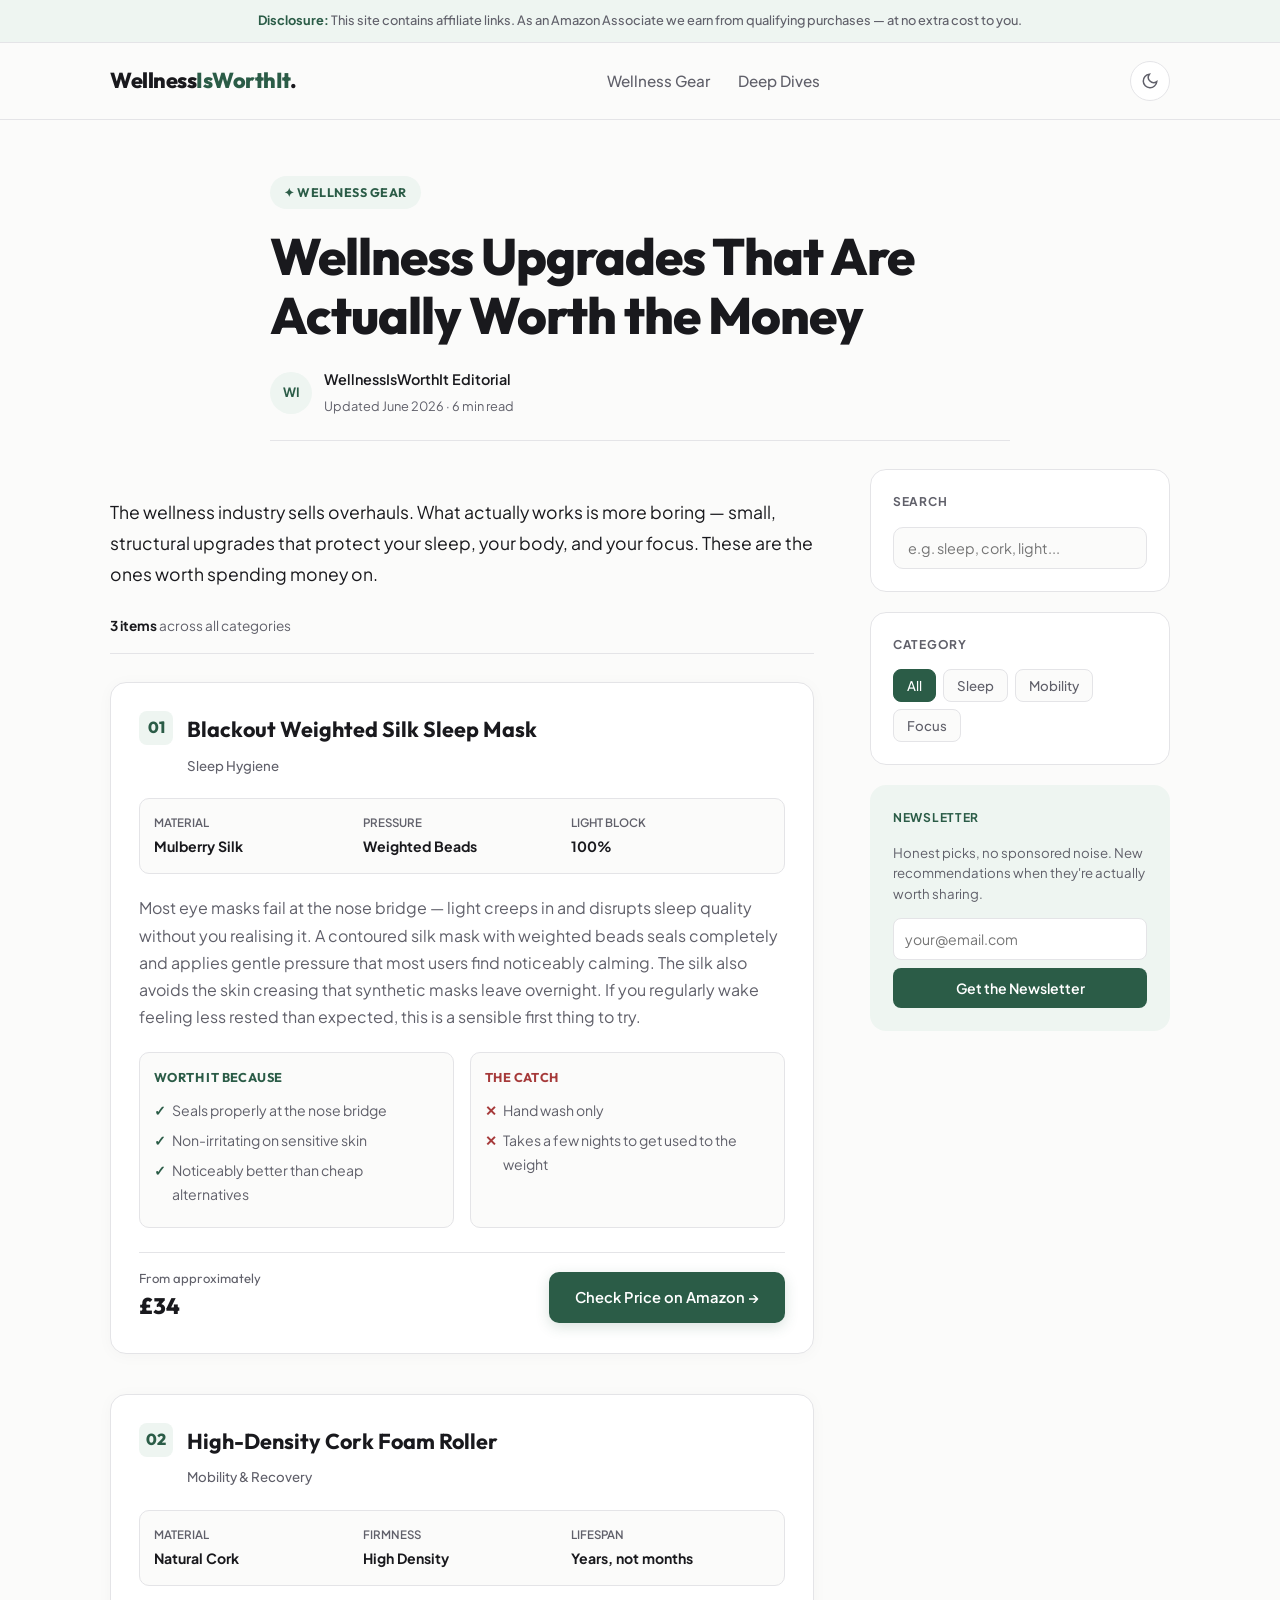
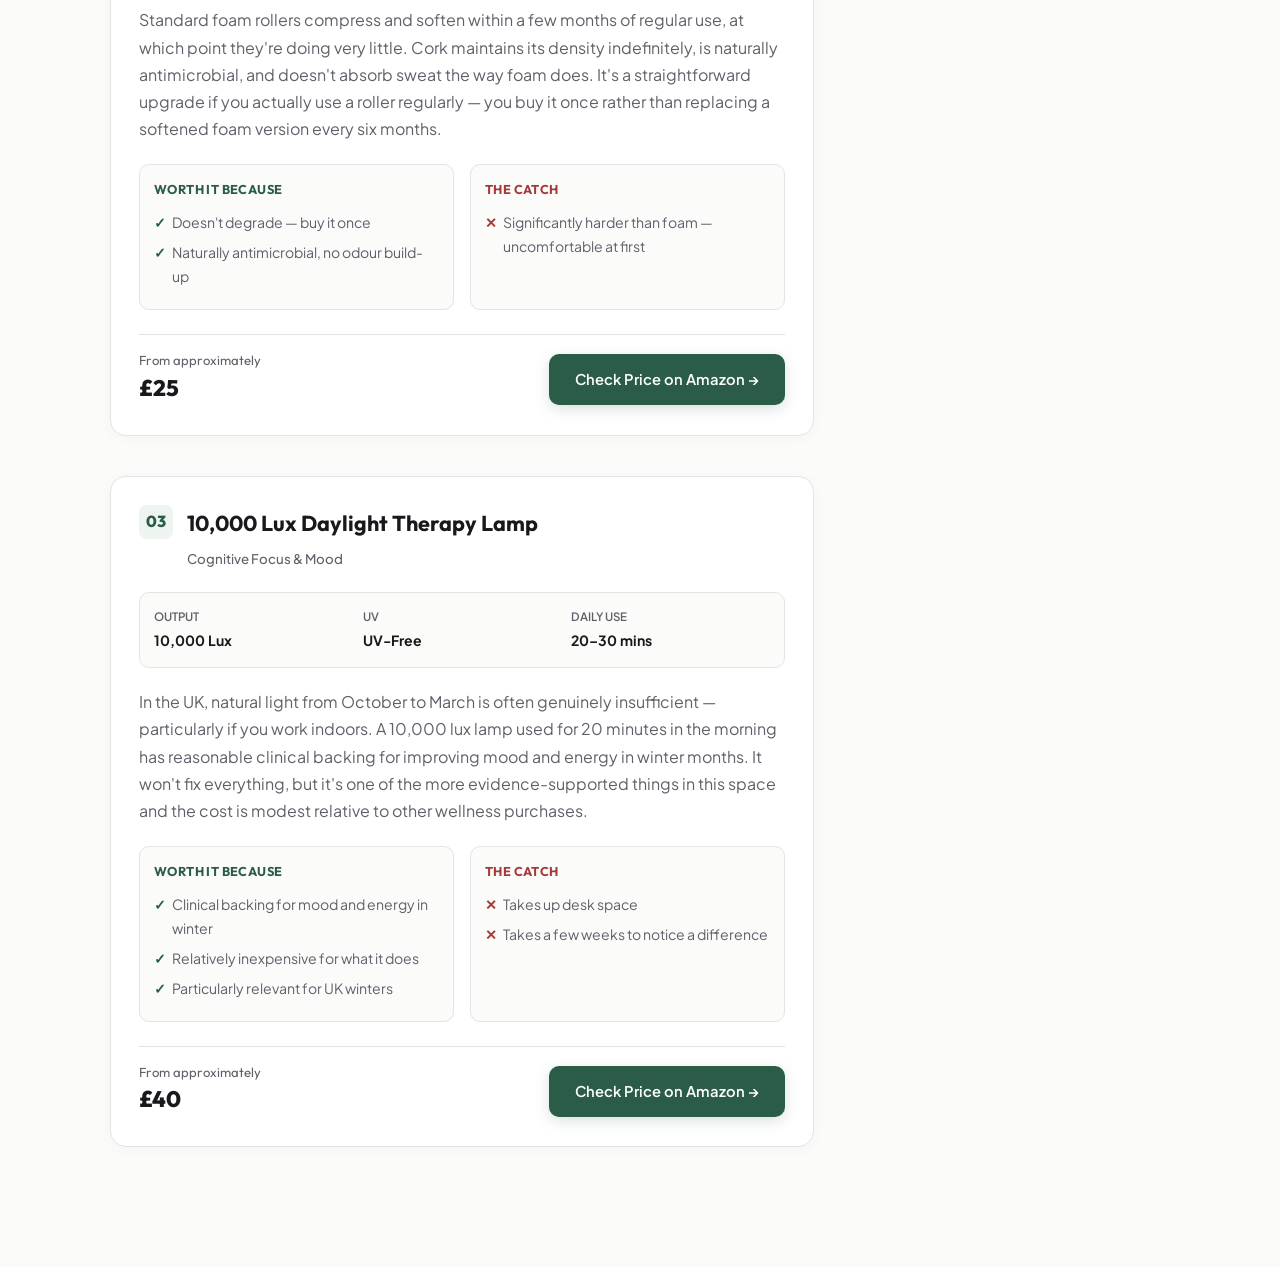
==== index.html @ a009d423 "Update index.html Search function improvement" ====
<!DOCTYPE html>
<html lang="en" data-theme="light">
<head>
  <meta charset="UTF-8" />
  <meta name="viewport" content="width=device-width, initial-scale=1.0" />
  <title>Wellness Is Worth It — Curated Tools for Better Living</title>
  <link href="https://fonts.googleapis.com/css2?family=Outfit:wght@400;500;600;700;800;900&family=Plus+Jakarta+Sans:wght@400;500;600;700&display=swap" rel="stylesheet" />
  <style>
    *, *::before, *::after { box-sizing: border-box; margin: 0; padding: 0; }
    :root {
      --bg: #fbfbfa; --bg-card: #ffffff; --text: #19191d; --text-muted: #60606a;
      --accent: #2b5c47; --accent-hover: #1c3d2f; --accent-light: #eef5f1;
      --border: #e4e4e7; --font-heading: 'Outfit', sans-serif; --font-body: 'Plus Jakarta Sans', sans-serif;
    }
    [data-theme="dark"] {
      --bg: #0d0d11; --bg-card: #14141a; --text: #f3f3f5; --text-muted: #9494a1;
      --accent: #3da077; --accent-hover: #52b788; --accent-light: #162920; --border: #272730;
    }
    html { scroll-behavior: smooth; background: var(--bg); }
    body { background: var(--bg); color: var(--text); font-family: var(--font-body); line-height: 1.7; transition: background 0.3s, color 0.3s; }
    a { text-decoration: none; color: inherit; }
    button { cursor: pointer; font-family: var(--font-body); outline: none; }

    /* DISCLOSURE */
    .disclosure-banner {
      background: var(--accent-light); border-bottom: 1px solid var(--border);
      padding: 10px 20px; text-align: center; font-size: 0.8rem; color: var(--text-muted); font-weight: 500;
    }
    .disclosure-banner strong { color: var(--accent); }

    /* NAV */
    header {
      position: sticky; top: 0; z-index: 100;
      background: rgba(251,251,250,0.88); backdrop-filter: blur(12px);
      border-bottom: 1px solid var(--border); transition: background 0.3s;
    }
    [data-theme="dark"] header { background: rgba(13,13,17,0.88); }
    .nav-container { max-width: 1100px; margin: 0 auto; padding: 18px 20px; display: flex; align-items: center; justify-content: space-between; }
    .logo { font-family: var(--font-heading); font-weight: 800; font-size: 1.35rem; letter-spacing: -0.5px; }
    .logo span { color: var(--accent); }
    .nav-links { display: flex; gap: 28px; list-style: none; }
    .nav-links a { font-size: 0.95rem; font-weight: 500; color: var(--text-muted); transition: color 0.2s; }
    .nav-links a:hover { color: var(--text); }
    .theme-toggle {
      width: 40px; height: 40px; border-radius: 50%; border: 1px solid var(--border);
      background: var(--bg-card); display: flex; align-items: center; justify-content: center;
      color: var(--text-muted); transition: all 0.2s;
    }
    .theme-toggle:hover { color: var(--text); border-color: var(--text-muted); }
    .theme-toggle svg { width: 18px; height: 18px; fill: none; stroke: currentColor; stroke-width: 2; }

    /* HERO */
    .hero { max-width: 780px; margin: 0 auto; padding: 56px 20px 28px; }
    .meta-tag {
      display: inline-block; padding: 6px 14px; background: var(--accent-light);
      color: var(--accent); font-weight: 700; font-size: 0.78rem;
      border-radius: 999px; text-transform: uppercase; letter-spacing: 0.5px;
      margin-bottom: 18px; font-family: var(--font-heading);
    }
    .hero h1 {
      font-family: var(--font-heading); font-size: clamp(2rem, 5vw, 3.2rem);
      font-weight: 800; line-height: 1.15; letter-spacing: -1px; margin-bottom: 18px;
    }
    .author-strip {
      display: flex; align-items: center; gap: 12px; margin-top: 22px;
      padding-bottom: 22px; border-bottom: 1px solid var(--border);
    }
    .author-img { width: 42px; height: 42px; border-radius: 50%; background: var(--accent-light); color: var(--accent); display: grid; place-items: center; font-weight: 700; font-size: 0.8rem; }
    .author-info p { font-size: 0.9rem; font-weight: 600; }
    .author-info span { font-size: 0.8rem; color: var(--text-muted); }

    /* LAYOUT — article-body left (wide), sidebar right (narrow) */
    .main-layout {
      max-width: 1100px; margin: 0 auto; padding: 0 20px 80px;
      display: grid; grid-template-columns: 1fr 300px; gap: 56px;
    }
    .article-body p.intro { font-size: 1.1rem; color: var(--text); margin: 28px 0 24px; line-height: 1.75; }
    .result-count { font-size: 0.85rem; color: var(--text-muted); margin-bottom: 28px; padding-bottom: 16px; border-bottom: 1px solid var(--border); }
    .result-count strong { color: var(--text); }

    /* PRODUCT CARDS */
    .product-node {
      background: var(--bg-card); border: 1px solid var(--border); border-radius: 16px;
      padding: 28px; margin-bottom: 40px; box-shadow: 0 2px 16px rgba(0,0,0,0.03);
      transition: box-shadow 0.2s;
    }
    .product-node.hidden { display: none; }
    .product-node:hover { box-shadow: 0 8px 28px rgba(0,0,0,0.06); }
    .product-header { display: flex; align-items: flex-start; gap: 14px; margin-bottom: 20px; flex-wrap: wrap; }
    .product-number {
      font-family: var(--font-heading); font-size: 1rem; font-weight: 800;
      color: var(--accent); background: var(--accent-light);
      width: 34px; height: 34px; border-radius: 8px; display: grid; place-items: center; flex-shrink: 0;
    }
    .product-title-area { flex: 1; }
    .product-title { font-family: var(--font-heading); font-size: 1.35rem; font-weight: 700; margin-bottom: 3px; }
    .product-brand { font-size: 0.83rem; color: var(--text-muted); font-weight: 500; }
    .quick-specs {
      display: grid; grid-template-columns: repeat(auto-fit, minmax(110px, 1fr));
      gap: 10px; background: var(--bg); padding: 14px; border-radius: 10px;
      margin-bottom: 20px; border: 1px solid var(--border);
    }
    .spec-label { color: var(--text-muted); display: block; font-size: 0.72rem; font-weight: 600; text-transform: uppercase; }
    .spec-val { font-weight: 700; color: var(--text); font-size: 0.88rem; }
    .product-desc { margin-bottom: 22px; color: var(--text-muted); font-size: 1rem; line-height: 1.7; }
    .pro-con-grid { display: grid; grid-template-columns: 1fr 1fr; gap: 16px; margin-bottom: 24px; }
    .pc-box { background: var(--bg); border: 1px solid var(--border); border-radius: 10px; padding: 14px; }
    .pc-box h5 { font-family: var(--font-heading); font-size: 0.8rem; margin-bottom: 10px; text-transform: uppercase; letter-spacing: 0.4px; }
    .pc-box ul { list-style: none; font-size: 0.88rem; }
    .pc-box li { position: relative; padding-left: 18px; margin-bottom: 6px; color: var(--text-muted); }
    .pro-box h5 { color: #2b5c47; }
    .pro-box li::before { content: "✓"; position: absolute; left: 0; color: #2b5c47; font-weight: bold; }
    .con-box h5 { color: #a63a3a; }
    .con-box li::before { content: "✕"; position: absolute; left: 0; color: #a63a3a; font-weight: bold; }
    .affiliate-action {
      display: flex; align-items: center; justify-content: space-between;
      padding-top: 18px; border-top: 1px solid var(--border); flex-wrap: wrap; gap: 14px;
    }
    .price-tag { font-family: var(--font-heading); font-size: 1.4rem; font-weight: 800; }
    .price-tag span { font-size: 0.82rem; color: var(--text-muted); font-weight: 400; display: block; line-height: 1.2; }
    .btn-affiliate {
      display: inline-flex; align-items: center; gap: 8px;
      padding: 13px 26px; background: var(--accent); color: #fff;
      border-radius: 10px; font-weight: 600; font-size: 0.92rem;
      box-shadow: 0 4px 14px rgba(43,92,71,0.18); transition: all 0.2s;
    }
    .btn-affiliate:hover { background: var(--accent-hover); transform: translateY(-1px); }

    #no-results {
      text-align: center; padding: 40px; border: 2px dashed var(--border);
      border-radius: 16px; color: var(--text-muted); display: none; font-size: 0.95rem;
    }

    /* SIDEBAR */
    .sidebar { position: relative; }
    .sidebar-sticky { position: sticky; top: 90px; display: flex; flex-direction: column; gap: 20px; }
    .widget { background: var(--bg-card); border: 1px solid var(--border); border-radius: 16px; padding: 22px; }
    .widget-title { font-size: 0.75rem; font-weight: 700; color: var(--text-muted); text-transform: uppercase; letter-spacing: 0.06em; margin-bottom: 14px; }
    .search-input {
      width: 100%; padding: 11px 14px; border-radius: 10px; border: 1px solid var(--border);
      background: var(--bg); color: var(--text); font-family: inherit; font-size: 0.9rem; transition: border-color 0.2s;
    }
    .search-input:focus { outline: none; border-color: var(--accent); }
    .category-pills { display: flex; flex-wrap: wrap; gap: 7px; list-style: none; }
    .category-pills button {
      padding: 7px 13px; border-radius: 8px; border: 1px solid var(--border);
      background: var(--bg); color: var(--text-muted); font-size: 0.83rem; font-weight: 500; transition: all 0.2s;
    }
    .category-pills button:hover, .category-pills button.active { background: var(--accent); color: #fff; border-color: var(--accent); }
    .newsletter-widget { background: var(--accent-light); border-color: transparent; }
    .newsletter-widget .widget-title { color: var(--accent); }
    .newsletter-widget p { font-size: 0.83rem; color: var(--text-muted); margin-bottom: 14px; line-height: 1.55; }
    .newsletter-form input {
      width: 100%; padding: 11px; border-radius: 8px; border: 1px solid var(--border);
      background: var(--bg-card); color: var(--text); font-family: inherit; margin-bottom: 8px; outline: none; font-size: 0.88rem;
    }
    .newsletter-form button {
      width: 100%; padding: 11px; border: none; border-radius: 8px;
      background: var(--accent); color: #fff; font-weight: 600; transition: background 0.2s; font-size: 0.88rem;
    }
    .newsletter-form button:hover { background: var(--accent-hover); }

    /* RESPONSIVE */
    @media (max-width: 900px) {
      .main-layout { grid-template-columns: 1fr; gap: 32px; }
      .sidebar { order: -1; }
      .sidebar-sticky { position: static; }
      .pro-con-grid { grid-template-columns: 1fr; }
      .nav-links { display: none; }
    }
  </style>
</head>
<body>

  <div class="disclosure-banner">
    <strong>Disclosure:</strong> This site contains affiliate links. As an Amazon Associate we earn from qualifying purchases — at no extra cost to you.
  </div>

  <header>
    <div class="nav-container">
      <a href="#" class="logo">Wellness<span>IsWorthIt</span>.</a>
      <ul class="nav-links">
        <li><a href="#recommendations">Wellness Gear</a></li>
        <li><a href="#">Deep Dives</a></li>
      </ul>
      <div class="nav-actions">
        <button class="theme-toggle" onclick="toggleTheme()" aria-label="Toggle dark mode">
          <svg id="themeIcon" viewBox="0 0 24 24"><path d="M21 12.79A9 9 0 1 1 11.21 3 7 7 0 0 0 21 12.79z"/></svg>
        </button>
      </div>
    </div>
  </header>

  <section class="hero">
    <span class="meta-tag">✦ Wellness Gear</span>
    <h1>Wellness Upgrades That Are Actually Worth the Money</h1>
    <div class="author-strip">
      <div class="author-img">WI</div>
      <div class="author-info">
        <p>WellnessIsWorthIt Editorial</p>
        <span>Updated June 2026 · 6 min read</span>
      </div>
    </div>
  </section>

  <main class="main-layout">

    <!-- ARTICLE BODY — left column, wide -->
    <div class="article-body">
      <p class="intro">The wellness industry sells overhauls. What actually works is more boring — small, structural upgrades that protect your sleep, your body, and your focus. These are the ones worth spending money on.</p>

      <p class="result-count" id="result-count"><strong>3 items</strong> across all categories</p>

      <div id="recommendations">

        <article class="product-node" data-category="sleep" data-title="weighted silk sleep mask blackout">
          <div class="product-header">
            <div class="product-number">01</div>
            <div class="product-title-area">
              <h3 class="product-title">Blackout Weighted Silk Sleep Mask</h3>
              <span class="product-brand">Sleep Hygiene</span>
            </div>
          </div>
          <div class="quick-specs">
            <div class="spec-item"><span class="spec-label">Material</span><span class="spec-val">Mulberry Silk</span></div>
            <div class="spec-item"><span class="spec-label">Pressure</span><span class="spec-val">Weighted Beads</span></div>
            <div class="spec-item"><span class="spec-label">Light Block</span><span class="spec-val">100%</span></div>
          </div>
          <p class="product-desc">Most eye masks fail at the nose bridge — light creeps in and disrupts sleep quality without you realising it. A contoured silk mask with weighted beads seals completely and applies gentle pressure that most users find noticeably calming. The silk also avoids the skin creasing that synthetic masks leave overnight. If you regularly wake feeling less rested than expected, this is a sensible first thing to try.</p>
          <div class="pro-con-grid">
            <div class="pc-box pro-box">
              <h5>Worth it because</h5>
              <ul>
                <li>Seals properly at the nose bridge</li>
                <li>Non-irritating on sensitive skin</li>
                <li>Noticeably better than cheap alternatives</li>
              </ul>
            </div>
            <div class="pc-box con-box">
              <h5>The catch</h5>
              <ul>
                <li>Hand wash only</li>
                <li>Takes a few nights to get used to the weight</li>
              </ul>
            </div>
          </div>
          <div class="affiliate-action">
            <div class="price-tag"><span>From approximately</span>£34</div>
            <a href="https://amazon.co.uk" target="_blank" rel="noopener nofollow sponsored" class="btn-affiliate">Check Price on Amazon →</a>
          </div>
        </article>

        <article class="product-node" data-category="mobility" data-title="cork massage roller foam roller recovery myofascial">
          <div class="product-header">
            <div class="product-number">02</div>
            <div class="product-title-area">
              <h3 class="product-title">High-Density Cork Foam Roller</h3>
              <span class="product-brand">Mobility & Recovery</span>
            </div>
          </div>
          <div class="quick-specs">
            <div class="spec-item"><span class="spec-label">Material</span><span class="spec-val">Natural Cork</span></div>
            <div class="spec-item"><span class="spec-label">Firmness</span><span class="spec-val">High Density</span></div>
            <div class="spec-item"><span class="spec-label">Lifespan</span><span class="spec-val">Years, not months</span></div>
          </div>
          <p class="product-desc">Standard foam rollers compress and soften within a few months of regular use, at which point they're doing very little. Cork maintains its density indefinitely, is naturally antimicrobial, and doesn't absorb sweat the way foam does. It's a straightforward upgrade if you actually use a roller regularly — you buy it once rather than replacing a softened foam version every six months.</p>
          <div class="pro-con-grid">
            <div class="pc-box pro-box">
              <h5>Worth it because</h5>
              <ul>
                <li>Doesn't degrade — buy it once</li>
                <li>Naturally antimicrobial, no odour build-up</li>
              </ul>
            </div>
            <div class="pc-box con-box">
              <h5>The catch</h5>
              <ul>
                <li>Significantly harder than foam — uncomfortable at first</li>
              </ul>
            </div>
          </div>
          <div class="affiliate-action">
            <div class="price-tag"><span>From approximately</span>£25</div>
            <a href="https://amazon.co.uk" target="_blank" rel="noopener nofollow sponsored" class="btn-affiliate">Check Price on Amazon →</a>
          </div>
        </article>

        <article class="product-node" data-category="cognitive" data-title="light therapy lamp SAD daylight 10000 lux focus energy winter">
          <div class="product-header">
            <div class="product-number">03</div>
            <div class="product-title-area">
              <h3 class="product-title">10,000 Lux Daylight Therapy Lamp</h3>
              <span class="product-brand">Cognitive Focus & Mood</span>
            </div>
          </div>
          <div class="quick-specs">
            <div class="spec-item"><span class="spec-label">Output</span><span class="spec-val">10,000 Lux</span></div>
            <div class="spec-item"><span class="spec-label">UV</span><span class="spec-val">UV-Free</span></div>
            <div class="spec-item"><span class="spec-label">Daily Use</span><span class="spec-val">20–30 mins</span></div>
          </div>
          <p class="product-desc">In the UK, natural light from October to March is often genuinely insufficient — particularly if you work indoors. A 10,000 lux lamp used for 20 minutes in the morning has reasonable clinical backing for improving mood and energy in winter months. It won't fix everything, but it's one of the more evidence-supported things in this space and the cost is modest relative to other wellness purchases.</p>
          <div class="pro-con-grid">
            <div class="pc-box pro-box">
              <h5>Worth it because</h5>
              <ul>
                <li>Clinical backing for mood and energy in winter</li>
                <li>Relatively inexpensive for what it does</li>
                <li>Particularly relevant for UK winters</li>
              </ul>
            </div>
            <div class="pc-box con-box">
              <h5>The catch</h5>
              <ul>
                <li>Takes up desk space</li>
                <li>Takes a few weeks to notice a difference</li>
              </ul>
            </div>
          </div>
          <div class="affiliate-action">
            <div class="price-tag"><span>From approximately</span>£40</div>
            <a href="https://amazon.co.uk" target="_blank" rel="noopener nofollow sponsored" class="btn-affiliate">Check Price on Amazon →</a>
          </div>
        </article>

        <div id="no-results">No items match that search. Try a different keyword or reset the filter.</div>

      </div>
    </div>

    <!-- SIDEBAR — right column, narrow, sticky -->
    <aside class="sidebar">
      <div class="sidebar-sticky">

        <div class="widget">
          <h4 class="widget-title">Search</h4>
          <input type="text" id="search-bar" class="search-input" placeholder="e.g. sleep, cork, light..." oninput="filterProducts()" aria-label="Search products" />
        </div>

        <div class="widget">
          <h4 class="widget-title">Category</h4>
          <ul class="category-pills">
            <li><button class="active" onclick="setCategory('all', this)">All</button></li>
            <li><button onclick="setCategory('sleep', this)">Sleep</button></li>
            <li><button onclick="setCategory('mobility', this)">Mobility</button></li>
            <li><button onclick="setCategory('cognitive', this)">Focus</button></li>
          </ul>
        </div>

        <div class="widget newsletter-widget">
          <h4 class="widget-title">Newsletter</h4>
          <p>Honest picks, no sponsored noise. New recommendations when they're actually worth sharing.</p>
          <form class="newsletter-form" onsubmit="handleSubscribe(event)">
            <input type="email" placeholder="your@email.com" required />
            <button type="submit">Get the Newsletter</button>
          </form>
        </div>

      </div>
    </aside>

  </main>

  <script>
    let currentCategory = 'all';

    function setCategory(cat, btn) {
      currentCategory = cat;
      document.querySelectorAll('.category-pills button').forEach(b => b.classList.remove('active'));
      btn.classList.add('active');
      filterProducts();
    }

    function filterProducts() {
      const query = document.getElementById('search-bar').value.toLowerCase().trim();
      const products = document.querySelectorAll('.product-node');
      let visible = 0;
      products.forEach(p => {
        const matchesCat = currentCategory === 'all' || p.dataset.category === currentCategory;
        const searchable = p.dataset.title + ' ' + p.dataset.category + ' ' + p.querySelector('.product-desc').textContent.toLowerCase() + ' ' + p.querySelector('.product-brand').textContent.toLowerCase();        const matchesQuery = !query || searchable.includes(query);
        if (matchesCat && matchesQuery) { p.classList.remove('hidden'); visible++; }
        else { p.classList.add('hidden'); }
      });
      document.getElementById('no-results').style.display = visible === 0 ? 'block' : 'none';
      const catLabel = currentCategory === 'all' ? 'all categories' : currentCategory;
      document.getElementById('result-count').innerHTML =
        `<strong>${visible} item${visible !== 1 ? 's' : ''}</strong> ${query ? `matching "${query}"` : `in ${catLabel}`}`;
    }

    function handleSubscribe(e) {
      e.preventDefault();
      const btn = e.target.querySelector('button');
      btn.textContent = "✓ You're on the list";
      btn.style.background = '#1c3d2f';
      e.target.querySelector('input').disabled = true;
      btn.disabled = true;
    }

    /* Default to light mode always — only switch dark if user manually toggles */
    (function() {
      const saved = localStorage.getItem('wiwi-theme');
      if (saved) {
        document.documentElement.setAttribute('data-theme', saved);
      } else {
        document.documentElement.setAttribute('data-theme', 'light');
      }
      updateIcon();
    })();

    function toggleTheme() {
      const next = document.documentElement.getAttribute('data-theme') === 'dark' ? 'light' : 'dark';
      document.documentElement.setAttribute('data-theme', next);
      localStorage.setItem('wiwi-theme', next);
      updateIcon();
    }

    function updateIcon() {
      const icon = document.getElementById('themeIcon');
      if (!icon) return;
      icon.innerHTML = document.documentElement.getAttribute('data-theme') === 'light'
        ? '<path d="M21 12.79A9 9 0 1 1 11.21 3 7 7 0 0 0 21 12.79z"/>'
        : '<circle cx="12" cy="12" r="5"/><line x1="12" y1="1" x2="12" y2="3"/><line x1="12" y1="21" x2="12" y2="23"/><line x1="4.22" y1="4.22" x2="5.64" y2="5.64"/><line x1="18.36" y1="18.36" x2="19.78" y2="19.78"/><line x1="1" y1="12" x2="3" y2="12"/><line x1="21" y1="12" x2="23" y2="12"/><line x1="4.22" y1="19.78" x2="5.64" y2="18.36"/><line x1="18.36" y1="5.64" x2="19.78" y2="4.22"/>';
    }
  </script>
</body>
</html>
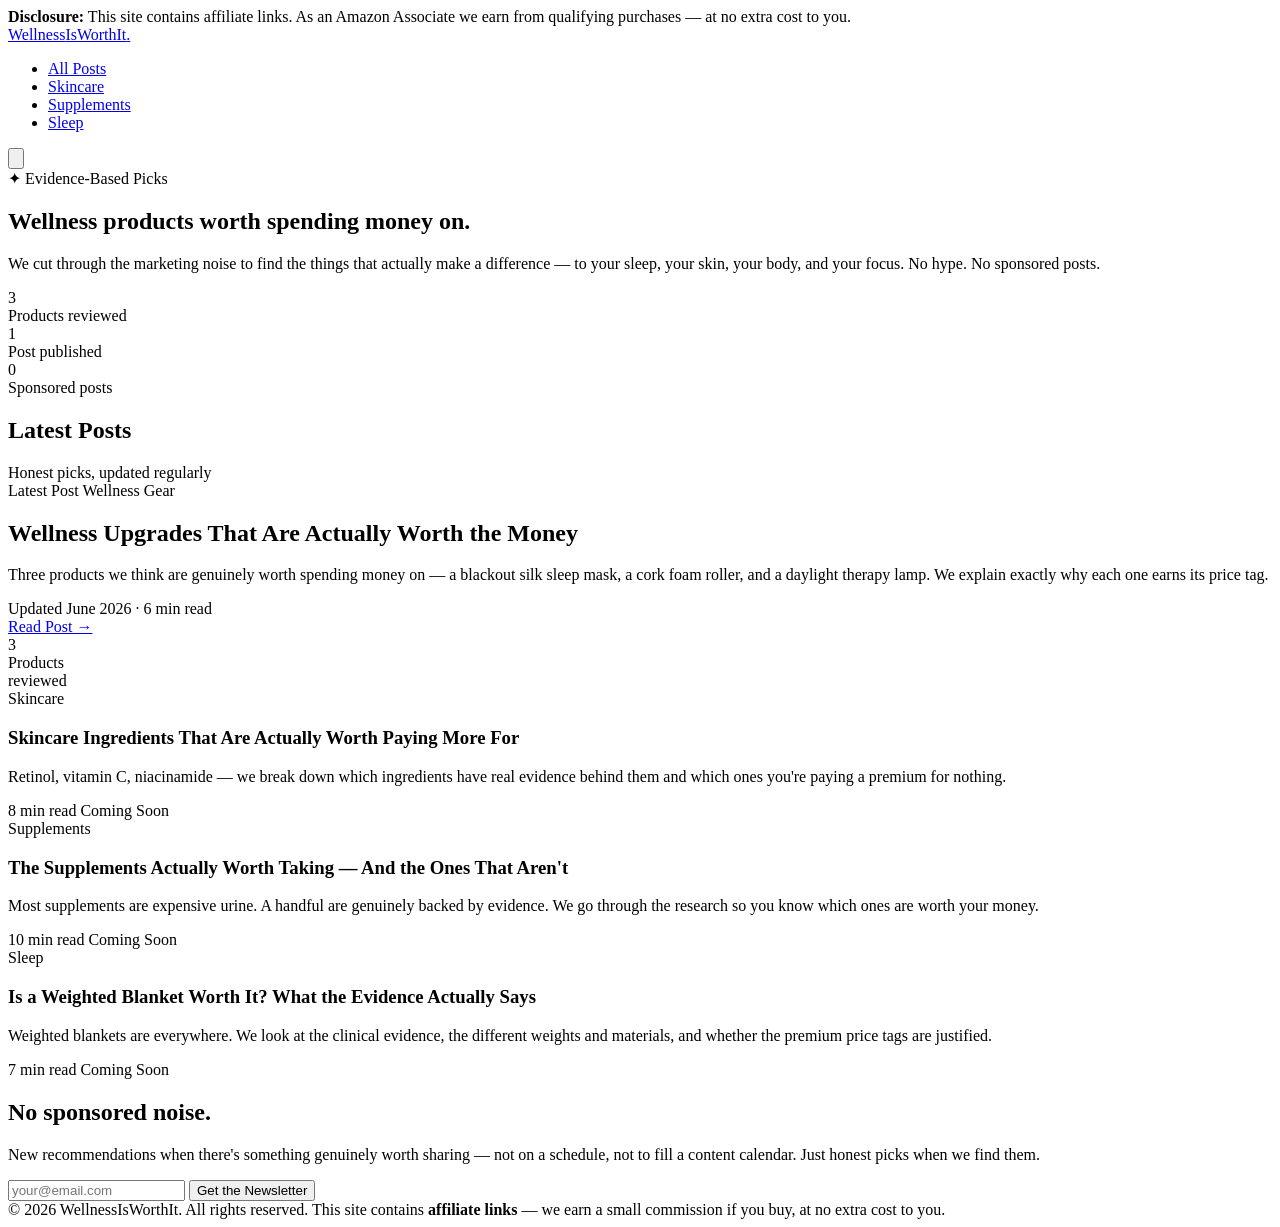
==== commit 445f7ebd: "Update index.html" ====
--- a/index.html
+++ b/index.html
@@ -3,423 +3,148 @@
 <head>
   <meta charset="UTF-8" />
   <meta name="viewport" content="width=device-width, initial-scale=1.0" />
-  <title>Wellness Is Worth It — Curated Tools for Better Living</title>
+  <title>WellnessIsWorthIt — Evidence-Based Wellness Picks</title>
+  <meta name="description" content="Honest, evidence-based recommendations for wellness and beauty products that are actually worth spending money on." />
   <link href="https://fonts.googleapis.com/css2?family=Outfit:wght@400;500;600;700;800;900&family=Plus+Jakarta+Sans:wght@400;500;600;700&display=swap" rel="stylesheet" />
-  <style>
-    *, *::before, *::after { box-sizing: border-box; margin: 0; padding: 0; }
-    :root {
-      --bg: #fbfbfa; --bg-card: #ffffff; --text: #19191d; --text-muted: #60606a;
-      --accent: #2b5c47; --accent-hover: #1c3d2f; --accent-light: #eef5f1;
-      --border: #e4e4e7; --font-heading: 'Outfit', sans-serif; --font-body: 'Plus Jakarta Sans', sans-serif;
-    }
-    [data-theme="dark"] {
-      --bg: #0d0d11; --bg-card: #14141a; --text: #f3f3f5; --text-muted: #9494a1;
-      --accent: #3da077; --accent-hover: #52b788; --accent-light: #162920; --border: #272730;
-    }
-    html { scroll-behavior: smooth; background: var(--bg); }
-    body { background: var(--bg); color: var(--text); font-family: var(--font-body); line-height: 1.7; transition: background 0.3s, color 0.3s; }
-    a { text-decoration: none; color: inherit; }
-    button { cursor: pointer; font-family: var(--font-body); outline: none; }
-
-    /* DISCLOSURE */
-    .disclosure-banner {
-      background: var(--accent-light); border-bottom: 1px solid var(--border);
-      padding: 10px 20px; text-align: center; font-size: 0.8rem; color: var(--text-muted); font-weight: 500;
-    }
-    .disclosure-banner strong { color: var(--accent); }
-
-    /* NAV */
-    header {
-      position: sticky; top: 0; z-index: 100;
-      background: rgba(251,251,250,0.88); backdrop-filter: blur(12px);
-      border-bottom: 1px solid var(--border); transition: background 0.3s;
-    }
-    [data-theme="dark"] header { background: rgba(13,13,17,0.88); }
-    .nav-container { max-width: 1100px; margin: 0 auto; padding: 18px 20px; display: flex; align-items: center; justify-content: space-between; }
-    .logo { font-family: var(--font-heading); font-weight: 800; font-size: 1.35rem; letter-spacing: -0.5px; }
-    .logo span { color: var(--accent); }
-    .nav-links { display: flex; gap: 28px; list-style: none; }
-    .nav-links a { font-size: 0.95rem; font-weight: 500; color: var(--text-muted); transition: color 0.2s; }
-    .nav-links a:hover { color: var(--text); }
-    .theme-toggle {
-      width: 40px; height: 40px; border-radius: 50%; border: 1px solid var(--border);
-      background: var(--bg-card); display: flex; align-items: center; justify-content: center;
-      color: var(--text-muted); transition: all 0.2s;
-    }
-    .theme-toggle:hover { color: var(--text); border-color: var(--text-muted); }
-    .theme-toggle svg { width: 18px; height: 18px; fill: none; stroke: currentColor; stroke-width: 2; }
-
-    /* HERO */
-    .hero { max-width: 780px; margin: 0 auto; padding: 56px 20px 28px; }
-    .meta-tag {
-      display: inline-block; padding: 6px 14px; background: var(--accent-light);
-      color: var(--accent); font-weight: 700; font-size: 0.78rem;
-      border-radius: 999px; text-transform: uppercase; letter-spacing: 0.5px;
-      margin-bottom: 18px; font-family: var(--font-heading);
-    }
-    .hero h1 {
-      font-family: var(--font-heading); font-size: clamp(2rem, 5vw, 3.2rem);
-      font-weight: 800; line-height: 1.15; letter-spacing: -1px; margin-bottom: 18px;
-    }
-    .author-strip {
-      display: flex; align-items: center; gap: 12px; margin-top: 22px;
-      padding-bottom: 22px; border-bottom: 1px solid var(--border);
-    }
-    .author-img { width: 42px; height: 42px; border-radius: 50%; background: var(--accent-light); color: var(--accent); display: grid; place-items: center; font-weight: 700; font-size: 0.8rem; }
-    .author-info p { font-size: 0.9rem; font-weight: 600; }
-    .author-info span { font-size: 0.8rem; color: var(--text-muted); }
-
-    /* LAYOUT — article-body left (wide), sidebar right (narrow) */
-    .main-layout {
-      max-width: 1100px; margin: 0 auto; padding: 0 20px 80px;
-      display: grid; grid-template-columns: 1fr 300px; gap: 56px;
-    }
-    .article-body p.intro { font-size: 1.1rem; color: var(--text); margin: 28px 0 24px; line-height: 1.75; }
-    .result-count { font-size: 0.85rem; color: var(--text-muted); margin-bottom: 28px; padding-bottom: 16px; border-bottom: 1px solid var(--border); }
-    .result-count strong { color: var(--text); }
-
-    /* PRODUCT CARDS */
-    .product-node {
-      background: var(--bg-card); border: 1px solid var(--border); border-radius: 16px;
-      padding: 28px; margin-bottom: 40px; box-shadow: 0 2px 16px rgba(0,0,0,0.03);
-      transition: box-shadow 0.2s;
-    }
-    .product-node.hidden { display: none; }
-    .product-node:hover { box-shadow: 0 8px 28px rgba(0,0,0,0.06); }
-    .product-header { display: flex; align-items: flex-start; gap: 14px; margin-bottom: 20px; flex-wrap: wrap; }
-    .product-number {
-      font-family: var(--font-heading); font-size: 1rem; font-weight: 800;
-      color: var(--accent); background: var(--accent-light);
-      width: 34px; height: 34px; border-radius: 8px; display: grid; place-items: center; flex-shrink: 0;
-    }
-    .product-title-area { flex: 1; }
-    .product-title { font-family: var(--font-heading); font-size: 1.35rem; font-weight: 700; margin-bottom: 3px; }
-    .product-brand { font-size: 0.83rem; color: var(--text-muted); font-weight: 500; }
-    .quick-specs {
-      display: grid; grid-template-columns: repeat(auto-fit, minmax(110px, 1fr));
-      gap: 10px; background: var(--bg); padding: 14px; border-radius: 10px;
-      margin-bottom: 20px; border: 1px solid var(--border);
-    }
-    .spec-label { color: var(--text-muted); display: block; font-size: 0.72rem; font-weight: 600; text-transform: uppercase; }
-    .spec-val { font-weight: 700; color: var(--text); font-size: 0.88rem; }
-    .product-desc { margin-bottom: 22px; color: var(--text-muted); font-size: 1rem; line-height: 1.7; }
-    .pro-con-grid { display: grid; grid-template-columns: 1fr 1fr; gap: 16px; margin-bottom: 24px; }
-    .pc-box { background: var(--bg); border: 1px solid var(--border); border-radius: 10px; padding: 14px; }
-    .pc-box h5 { font-family: var(--font-heading); font-size: 0.8rem; margin-bottom: 10px; text-transform: uppercase; letter-spacing: 0.4px; }
-    .pc-box ul { list-style: none; font-size: 0.88rem; }
-    .pc-box li { position: relative; padding-left: 18px; margin-bottom: 6px; color: var(--text-muted); }
-    .pro-box h5 { color: #2b5c47; }
-    .pro-box li::before { content: "✓"; position: absolute; left: 0; color: #2b5c47; font-weight: bold; }
-    .con-box h5 { color: #a63a3a; }
-    .con-box li::before { content: "✕"; position: absolute; left: 0; color: #a63a3a; font-weight: bold; }
-    .affiliate-action {
-      display: flex; align-items: center; justify-content: space-between;
-      padding-top: 18px; border-top: 1px solid var(--border); flex-wrap: wrap; gap: 14px;
-    }
-    .price-tag { font-family: var(--font-heading); font-size: 1.4rem; font-weight: 800; }
-    .price-tag span { font-size: 0.82rem; color: var(--text-muted); font-weight: 400; display: block; line-height: 1.2; }
-    .btn-affiliate {
-      display: inline-flex; align-items: center; gap: 8px;
-      padding: 13px 26px; background: var(--accent); color: #fff;
-      border-radius: 10px; font-weight: 600; font-size: 0.92rem;
-      box-shadow: 0 4px 14px rgba(43,92,71,0.18); transition: all 0.2s;
-    }
-    .btn-affiliate:hover { background: var(--accent-hover); transform: translateY(-1px); }
-
-    #no-results {
-      text-align: center; padding: 40px; border: 2px dashed var(--border);
-      border-radius: 16px; color: var(--text-muted); display: none; font-size: 0.95rem;
-    }
-
-    /* SIDEBAR */
-    .sidebar { position: relative; }
-    .sidebar-sticky { position: sticky; top: 90px; display: flex; flex-direction: column; gap: 20px; }
-    .widget { background: var(--bg-card); border: 1px solid var(--border); border-radius: 16px; padding: 22px; }
-    .widget-title { font-size: 0.75rem; font-weight: 700; color: var(--text-muted); text-transform: uppercase; letter-spacing: 0.06em; margin-bottom: 14px; }
-    .search-input {
-      width: 100%; padding: 11px 14px; border-radius: 10px; border: 1px solid var(--border);
-      background: var(--bg); color: var(--text); font-family: inherit; font-size: 0.9rem; transition: border-color 0.2s;
-    }
-    .search-input:focus { outline: none; border-color: var(--accent); }
-    .category-pills { display: flex; flex-wrap: wrap; gap: 7px; list-style: none; }
-    .category-pills button {
-      padding: 7px 13px; border-radius: 8px; border: 1px solid var(--border);
-      background: var(--bg); color: var(--text-muted); font-size: 0.83rem; font-weight: 500; transition: all 0.2s;
-    }
-    .category-pills button:hover, .category-pills button.active { background: var(--accent); color: #fff; border-color: var(--accent); }
-    .newsletter-widget { background: var(--accent-light); border-color: transparent; }
-    .newsletter-widget .widget-title { color: var(--accent); }
-    .newsletter-widget p { font-size: 0.83rem; color: var(--text-muted); margin-bottom: 14px; line-height: 1.55; }
-    .newsletter-form input {
-      width: 100%; padding: 11px; border-radius: 8px; border: 1px solid var(--border);
-      background: var(--bg-card); color: var(--text); font-family: inherit; margin-bottom: 8px; outline: none; font-size: 0.88rem;
-    }
-    .newsletter-form button {
-      width: 100%; padding: 11px; border: none; border-radius: 8px;
-      background: var(--accent); color: #fff; font-weight: 600; transition: background 0.2s; font-size: 0.88rem;
-    }
-    .newsletter-form button:hover { background: var(--accent-hover); }
-
-    /* RESPONSIVE */
-    @media (max-width: 900px) {
-      .main-layout { grid-template-columns: 1fr; gap: 32px; }
-      .sidebar { order: -1; }
-      .sidebar-sticky { position: static; }
-      .pro-con-grid { grid-template-columns: 1fr; }
-      .nav-links { display: none; }
-    }
-  </style>
+  <link rel="stylesheet" href="assets/css/style.css" />
 </head>
 <body>
 
+  <!-- DISCLOSURE -->
   <div class="disclosure-banner">
     <strong>Disclosure:</strong> This site contains affiliate links. As an Amazon Associate we earn from qualifying purchases — at no extra cost to you.
   </div>
 
+  <!-- NAV -->
   <header>
     <div class="nav-container">
-      <a href="#" class="logo">Wellness<span>IsWorthIt</span>.</a>
+      <a href="index.html" class="logo">Wellness<span>IsWorthIt</span>.</a>
       <ul class="nav-links">
-        <li><a href="#recommendations">Wellness Gear</a></li>
-        <li><a href="#">Deep Dives</a></li>
+        <li><a href="index.html">All Posts</a></li>
+        <li><a href="#">Skincare</a></li>
+        <li><a href="#">Supplements</a></li>
+        <li><a href="#">Sleep</a></li>
       </ul>
       <div class="nav-actions">
         <button class="theme-toggle" onclick="toggleTheme()" aria-label="Toggle dark mode">
-          <svg id="themeIcon" viewBox="0 0 24 24"><path d="M21 12.79A9 9 0 1 1 11.21 3 7 7 0 0 0 21 12.79z"/></svg>
+          <svg id="themeIcon" viewBox="0 0 24 24">
+            <path d="M21 12.79A9 9 0 1 1 11.21 3 7 7 0 0 0 21 12.79z"/>
+          </svg>
         </button>
       </div>
     </div>
   </header>
 
-  <section class="hero">
-    <span class="meta-tag">✦ Wellness Gear</span>
-    <h1>Wellness Upgrades That Are Actually Worth the Money</h1>
-    <div class="author-strip">
-      <div class="author-img">WI</div>
-      <div class="author-info">
-        <p>WellnessIsWorthIt Editorial</p>
-        <span>Updated June 2026 · 6 min read</span>
+  <!-- SITE HERO -->
+  <section class="site-hero">
+    <div class="site-hero-inner">
+      <span class="meta-tag">✦ Evidence-Based Picks</span>
+      <h1>Wellness products <span>worth</span> spending money on.</h1>
+      <p>We cut through the marketing noise to find the things that actually make a difference — to your sleep, your skin, your body, and your focus. No hype. No sponsored posts.</p>
+
+      <div class="site-hero-stats">
+        <div class="stat-item">
+          <div class="stat-number">3</div>
+          <div class="stat-label">Products reviewed</div>
+        </div>
+        <div class="stat-item">
+          <div class="stat-number">1</div>
+          <div class="stat-label">Post published</div>
+        </div>
+        <div class="stat-item">
+          <div class="stat-number">0</div>
+          <div class="stat-label">Sponsored posts</div>
+        </div>
       </div>
     </div>
   </section>
 
-  <main class="main-layout">
+  <!-- POST LISTING -->
+  <section class="posts-section">
 
-    <!-- ARTICLE BODY — left column, wide -->
-    <div class="article-body">
-      <p class="intro">The wellness industry sells overhauls. What actually works is more boring — small, structural upgrades that protect your sleep, your body, and your focus. These are the ones worth spending money on.</p>
-
-      <p class="result-count" id="result-count"><strong>3 items</strong> across all categories</p>
-
-      <div id="recommendations">
-
-        <article class="product-node" data-category="sleep" data-title="weighted silk sleep mask blackout">
-          <div class="product-header">
-            <div class="product-number">01</div>
-            <div class="product-title-area">
-              <h3 class="product-title">Blackout Weighted Silk Sleep Mask</h3>
-              <span class="product-brand">Sleep Hygiene</span>
-            </div>
-          </div>
-          <div class="quick-specs">
-            <div class="spec-item"><span class="spec-label">Material</span><span class="spec-val">Mulberry Silk</span></div>
-            <div class="spec-item"><span class="spec-label">Pressure</span><span class="spec-val">Weighted Beads</span></div>
-            <div class="spec-item"><span class="spec-label">Light Block</span><span class="spec-val">100%</span></div>
-          </div>
-          <p class="product-desc">Most eye masks fail at the nose bridge — light creeps in and disrupts sleep quality without you realising it. A contoured silk mask with weighted beads seals completely and applies gentle pressure that most users find noticeably calming. The silk also avoids the skin creasing that synthetic masks leave overnight. If you regularly wake feeling less rested than expected, this is a sensible first thing to try.</p>
-          <div class="pro-con-grid">
-            <div class="pc-box pro-box">
-              <h5>Worth it because</h5>
-              <ul>
-                <li>Seals properly at the nose bridge</li>
-                <li>Non-irritating on sensitive skin</li>
-                <li>Noticeably better than cheap alternatives</li>
-              </ul>
-            </div>
-            <div class="pc-box con-box">
-              <h5>The catch</h5>
-              <ul>
-                <li>Hand wash only</li>
-                <li>Takes a few nights to get used to the weight</li>
-              </ul>
-            </div>
-          </div>
-          <div class="affiliate-action">
-            <div class="price-tag"><span>From approximately</span>£34</div>
-            <a href="https://amazon.co.uk" target="_blank" rel="noopener nofollow sponsored" class="btn-affiliate">Check Price on Amazon →</a>
-          </div>
-        </article>
-
-        <article class="product-node" data-category="mobility" data-title="cork massage roller foam roller recovery myofascial">
-          <div class="product-header">
-            <div class="product-number">02</div>
-            <div class="product-title-area">
-              <h3 class="product-title">High-Density Cork Foam Roller</h3>
-              <span class="product-brand">Mobility & Recovery</span>
-            </div>
-          </div>
-          <div class="quick-specs">
-            <div class="spec-item"><span class="spec-label">Material</span><span class="spec-val">Natural Cork</span></div>
-            <div class="spec-item"><span class="spec-label">Firmness</span><span class="spec-val">High Density</span></div>
-            <div class="spec-item"><span class="spec-label">Lifespan</span><span class="spec-val">Years, not months</span></div>
-          </div>
-          <p class="product-desc">Standard foam rollers compress and soften within a few months of regular use, at which point they're doing very little. Cork maintains its density indefinitely, is naturally antimicrobial, and doesn't absorb sweat the way foam does. It's a straightforward upgrade if you actually use a roller regularly — you buy it once rather than replacing a softened foam version every six months.</p>
-          <div class="pro-con-grid">
-            <div class="pc-box pro-box">
-              <h5>Worth it because</h5>
-              <ul>
-                <li>Doesn't degrade — buy it once</li>
-                <li>Naturally antimicrobial, no odour build-up</li>
-              </ul>
-            </div>
-            <div class="pc-box con-box">
-              <h5>The catch</h5>
-              <ul>
-                <li>Significantly harder than foam — uncomfortable at first</li>
-              </ul>
-            </div>
-          </div>
-          <div class="affiliate-action">
-            <div class="price-tag"><span>From approximately</span>£25</div>
-            <a href="https://amazon.co.uk" target="_blank" rel="noopener nofollow sponsored" class="btn-affiliate">Check Price on Amazon →</a>
-          </div>
-        </article>
-
-        <article class="product-node" data-category="cognitive" data-title="light therapy lamp SAD daylight 10000 lux focus energy winter">
-          <div class="product-header">
-            <div class="product-number">03</div>
-            <div class="product-title-area">
-              <h3 class="product-title">10,000 Lux Daylight Therapy Lamp</h3>
-              <span class="product-brand">Cognitive Focus & Mood</span>
-            </div>
-          </div>
-          <div class="quick-specs">
-            <div class="spec-item"><span class="spec-label">Output</span><span class="spec-val">10,000 Lux</span></div>
-            <div class="spec-item"><span class="spec-label">UV</span><span class="spec-val">UV-Free</span></div>
-            <div class="spec-item"><span class="spec-label">Daily Use</span><span class="spec-val">20–30 mins</span></div>
-          </div>
-          <p class="product-desc">In the UK, natural light from October to March is often genuinely insufficient — particularly if you work indoors. A 10,000 lux lamp used for 20 minutes in the morning has reasonable clinical backing for improving mood and energy in winter months. It won't fix everything, but it's one of the more evidence-supported things in this space and the cost is modest relative to other wellness purchases.</p>
-          <div class="pro-con-grid">
-            <div class="pc-box pro-box">
-              <h5>Worth it because</h5>
-              <ul>
-                <li>Clinical backing for mood and energy in winter</li>
-                <li>Relatively inexpensive for what it does</li>
-                <li>Particularly relevant for UK winters</li>
-              </ul>
-            </div>
-            <div class="pc-box con-box">
-              <h5>The catch</h5>
-              <ul>
-                <li>Takes up desk space</li>
-                <li>Takes a few weeks to notice a difference</li>
-              </ul>
-            </div>
-          </div>
-          <div class="affiliate-action">
-            <div class="price-tag"><span>From approximately</span>£40</div>
-            <a href="https://amazon.co.uk" target="_blank" rel="noopener nofollow sponsored" class="btn-affiliate">Check Price on Amazon →</a>
-          </div>
-        </article>
-
-        <div id="no-results">No items match that search. Try a different keyword or reset the filter.</div>
-
-      </div>
+    <div class="section-header">
+      <h2 class="section-title">Latest Posts</h2>
+      <span class="section-subtitle">Honest picks, updated regularly</span>
     </div>
 
-    <!-- SIDEBAR — right column, narrow, sticky -->
-    <aside class="sidebar">
-      <div class="sidebar-sticky">
+    <!-- FEATURED POST -->
+    <article class="post-card-featured">
+      <div>
+        <span class="featured-badge">Latest Post</span>
+        <span class="post-category-tag">Wellness Gear</span>
+        <h2>Wellness Upgrades That Are Actually Worth the Money</h2>
+        <p>Three products we think are genuinely worth spending money on — a blackout silk sleep mask, a cork foam roller, and a daylight therapy lamp. We explain exactly why each one earns its price tag.</p>
+        <div class="post-meta">
+          <span>Updated June 2026</span>
+          <span>·</span>
+          <span>6 min read</span>
+        </div>
+        <a href="posts/wellness-upgrades-worth-the-money.html" class="btn-read-post">Read Post →</a>
+      </div>
+      <div class="featured-product-count">
+        <div class="count-number">3</div>
+        <div class="count-label">Products<br>reviewed</div>
+      </div>
+    </article>
 
-        <div class="widget">
-          <h4 class="widget-title">Search</h4>
-          <input type="text" id="search-bar" class="search-input" placeholder="e.g. sleep, cork, light..." oninput="filterProducts()" aria-label="Search products" />
+    <!-- POST GRID — coming soon cards -->
+    <div class="post-grid">
+
+      <article class="post-card coming-soon">
+        <span class="post-category-tag">Skincare</span>
+        <h3>Skincare Ingredients That Are Actually Worth Paying More For</h3>
+        <p>Retinol, vitamin C, niacinamide — we break down which ingredients have real evidence behind them and which ones you're paying a premium for nothing.</p>
+        <div class="post-card-footer">
+          <span class="post-card-read-time">8 min read</span>
+          <span class="coming-soon-badge">Coming Soon</span>
         </div>
+      </article>
 
-        <div class="widget">
-          <h4 class="widget-title">Category</h4>
-          <ul class="category-pills">
-            <li><button class="active" onclick="setCategory('all', this)">All</button></li>
-            <li><button onclick="setCategory('sleep', this)">Sleep</button></li>
-            <li><button onclick="setCategory('mobility', this)">Mobility</button></li>
-            <li><button onclick="setCategory('cognitive', this)">Focus</button></li>
-          </ul>
+      <article class="post-card coming-soon">
+        <span class="post-category-tag">Supplements</span>
+        <h3>The Supplements Actually Worth Taking — And the Ones That Aren't</h3>
+        <p>Most supplements are expensive urine. A handful are genuinely backed by evidence. We go through the research so you know which ones are worth your money.</p>
+        <div class="post-card-footer">
+          <span class="post-card-read-time">10 min read</span>
+          <span class="coming-soon-badge">Coming Soon</span>
         </div>
+      </article>
 
-        <div class="widget newsletter-widget">
-          <h4 class="widget-title">Newsletter</h4>
-          <p>Honest picks, no sponsored noise. New recommendations when they're actually worth sharing.</p>
-          <form class="newsletter-form" onsubmit="handleSubscribe(event)">
-            <input type="email" placeholder="your@email.com" required />
-            <button type="submit">Get the Newsletter</button>
-          </form>
+      <article class="post-card coming-soon">
+        <span class="post-category-tag">Sleep</span>
+        <h3>Is a Weighted Blanket Worth It? What the Evidence Actually Says</h3>
+        <p>Weighted blankets are everywhere. We look at the clinical evidence, the different weights and materials, and whether the premium price tags are justified.</p>
+        <div class="post-card-footer">
+          <span class="post-card-read-time">7 min read</span>
+          <span class="coming-soon-badge">Coming Soon</span>
         </div>
+      </article>
 
-      </div>
-    </aside>
+    </div>
 
-  </main>
+  </section>
 
-  <script>
-    let currentCategory = 'all';
+  <!-- HOMEPAGE NEWSLETTER -->
+  <section class="homepage-newsletter">
+    <div class="homepage-newsletter-inner">
+      <h2>No sponsored noise.</h2>
+      <p>New recommendations when there's something genuinely worth sharing — not on a schedule, not to fill a content calendar. Just honest picks when we find them.</p>
+      <form class="homepage-newsletter-form" onsubmit="handleSubscribe(event)">
+        <input type="email" placeholder="your@email.com" required />
+        <button type="submit">Get the Newsletter</button>
+      </form>
+    </div>
+  </section>
 
-    function setCategory(cat, btn) {
-      currentCategory = cat;
-      document.querySelectorAll('.category-pills button').forEach(b => b.classList.remove('active'));
-      btn.classList.add('active');
-      filterProducts();
-    }
+  <!-- FOOTER -->
+  <footer>
+    <div class="footer-inner">
+      <span>© 2026 WellnessIsWorthIt. All rights reserved.</span>
+      <span>This site contains <strong>affiliate links</strong> — we earn a small commission if you buy, at no extra cost to you.</span>
+    </div>
+  </footer>
 
-    function filterProducts() {
-      const query = document.getElementById('search-bar').value.toLowerCase().trim();
-      const products = document.querySelectorAll('.product-node');
-      let visible = 0;
-      products.forEach(p => {
-        const matchesCat = currentCategory === 'all' || p.dataset.category === currentCategory;
-        const searchable = p.dataset.title + ' ' + p.dataset.category + ' ' + p.querySelector('.product-desc').textContent.toLowerCase() + ' ' + p.querySelector('.product-brand').textContent.toLowerCase();        const matchesQuery = !query || searchable.includes(query);
-        if (matchesCat && matchesQuery) { p.classList.remove('hidden'); visible++; }
-        else { p.classList.add('hidden'); }
-      });
-      document.getElementById('no-results').style.display = visible === 0 ? 'block' : 'none';
-      const catLabel = currentCategory === 'all' ? 'all categories' : currentCategory;
-      document.getElementById('result-count').innerHTML =
-        `<strong>${visible} item${visible !== 1 ? 's' : ''}</strong> ${query ? `matching "${query}"` : `in ${catLabel}`}`;
-    }
+  <script src="assets/js/main.js"></script>
 
-    function handleSubscribe(e) {
-      e.preventDefault();
-      const btn = e.target.querySelector('button');
-      btn.textContent = "✓ You're on the list";
-      btn.style.background = '#1c3d2f';
-      e.target.querySelector('input').disabled = true;
-      btn.disabled = true;
-    }
-
-    /* Default to light mode always — only switch dark if user manually toggles */
-    (function() {
-      const saved = localStorage.getItem('wiwi-theme');
-      if (saved) {
-        document.documentElement.setAttribute('data-theme', saved);
-      } else {
-        document.documentElement.setAttribute('data-theme', 'light');
-      }
-      updateIcon();
-    })();
-
-    function toggleTheme() {
-      const next = document.documentElement.getAttribute('data-theme') === 'dark' ? 'light' : 'dark';
-      document.documentElement.setAttribute('data-theme', next);
-      localStorage.setItem('wiwi-theme', next);
-      updateIcon();
-    }
-
-    function updateIcon() {
-      const icon = document.getElementById('themeIcon');
-      if (!icon) return;
-      icon.innerHTML = document.documentElement.getAttribute('data-theme') === 'light'
-        ? '<path d="M21 12.79A9 9 0 1 1 11.21 3 7 7 0 0 0 21 12.79z"/>'
-        : '<circle cx="12" cy="12" r="5"/><line x1="12" y1="1" x2="12" y2="3"/><line x1="12" y1="21" x2="12" y2="23"/><line x1="4.22" y1="4.22" x2="5.64" y2="5.64"/><line x1="18.36" y1="18.36" x2="19.78" y2="19.78"/><line x1="1" y1="12" x2="3" y2="12"/><line x1="21" y1="12" x2="23" y2="12"/><line x1="4.22" y1="19.78" x2="5.64" y2="18.36"/><line x1="18.36" y1="5.64" x2="19.78" y2="4.22"/>';
-    }
-  </script>
 </body>
 </html>
--- a/assets/css/style.css
+++ b/assets/css/style.css
@@ -0,0 +1 @@
+/* WellnessIsWorthIt - shared styles */
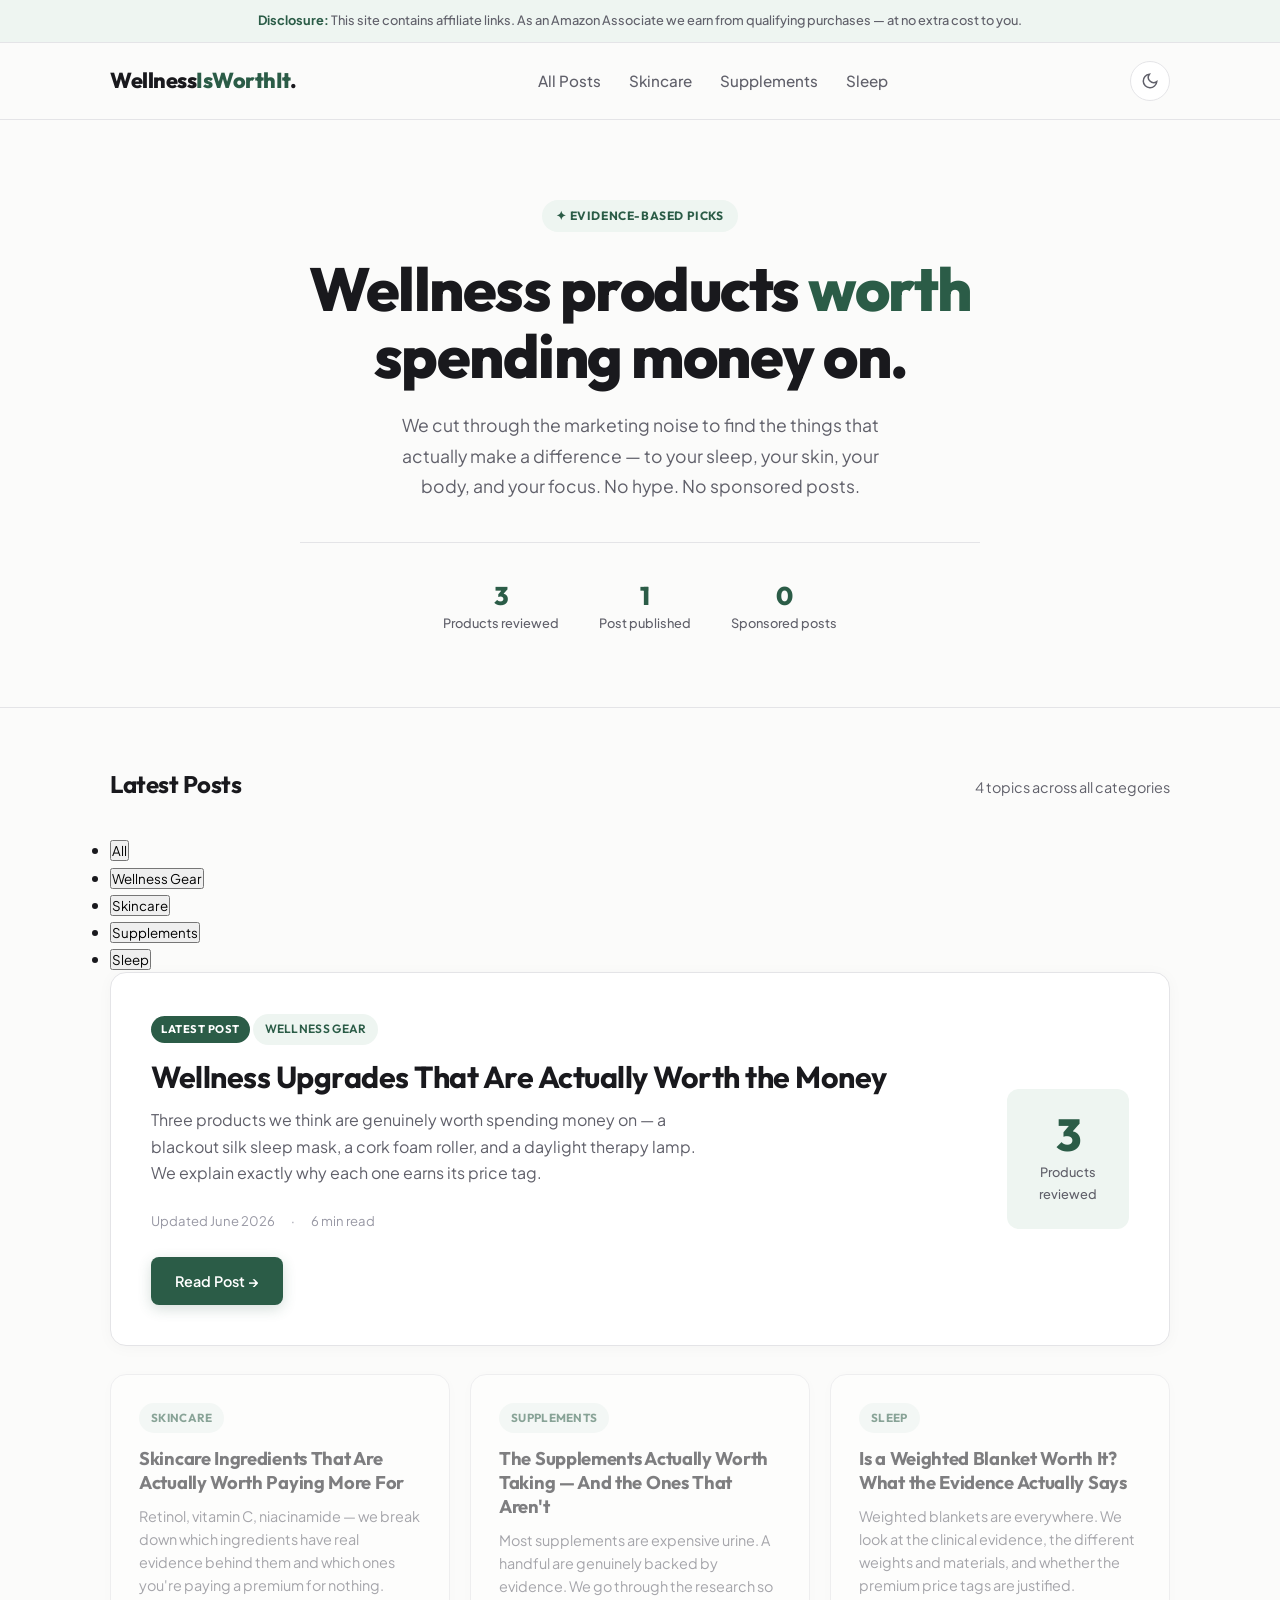
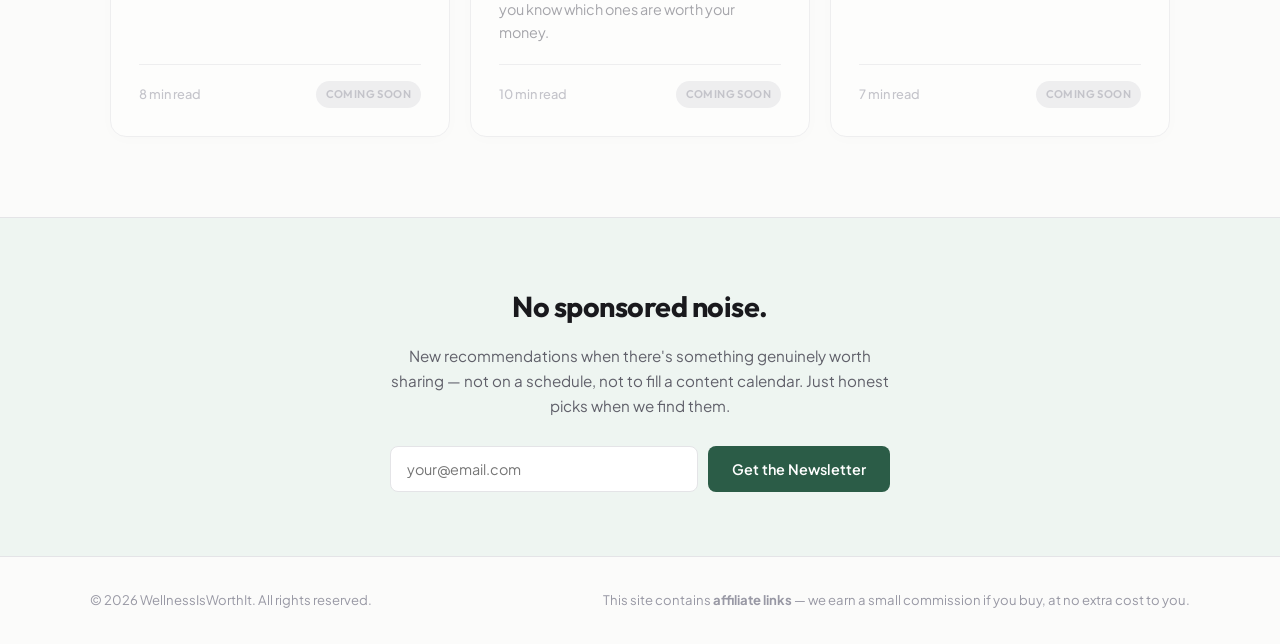
==== commit c5da1a71: "Update index.html" ====
--- a/index.html
+++ b/index.html
@@ -64,61 +64,82 @@
 
     <div class="section-header">
       <h2 class="section-title">Latest Posts</h2>
-      <span class="section-subtitle">Honest picks, updated regularly</span>
+      <span class="section-subtitle" id="post-count">4 topics across all categories</span>
     </div>
 
-    <!-- FEATURED POST -->
-    <article class="post-card-featured">
-      <div>
-        <span class="featured-badge">Latest Post</span>
-        <span class="post-category-tag">Wellness Gear</span>
-        <h2>Wellness Upgrades That Are Actually Worth the Money</h2>
-        <p>Three products we think are genuinely worth spending money on — a blackout silk sleep mask, a cork foam roller, and a daylight therapy lamp. We explain exactly why each one earns its price tag.</p>
-        <div class="post-meta">
-          <span>Updated June 2026</span>
-          <span>·</span>
-          <span>6 min read</span>
+    <!-- CATEGORY FILTER BAR -->
+    <div class="homepage-filter">
+      <ul class="homepage-filter-pills">
+        <li><button class="active" onclick="setPostCategory('all', this)">All</button></li>
+        <li><button onclick="setPostCategory('wellness-gear', this)">Wellness Gear</button></li>
+        <li><button onclick="setPostCategory('skincare', this)">Skincare</button></li>
+        <li><button onclick="setPostCategory('supplements', this)">Supplements</button></li>
+        <li><button onclick="setPostCategory('sleep', this)">Sleep</button></li>
+      </ul>
+    </div>
+
+    <!-- ALL CARDS WRAPPER — filtered together -->
+    <div id="post-listing">
+
+      <!-- FEATURED POST -->
+      <article class="post-card-featured" data-post-category="wellness-gear">
+        <div>
+          <span class="featured-badge">Latest Post</span>
+          <span class="post-category-tag">Wellness Gear</span>
+          <h2>Wellness Upgrades That Are Actually Worth the Money</h2>
+          <p>Three products we think are genuinely worth spending money on — a blackout silk sleep mask, a cork foam roller, and a daylight therapy lamp. We explain exactly why each one earns its price tag.</p>
+          <div class="post-meta">
+            <span>Updated June 2026</span>
+            <span>·</span>
+            <span>6 min read</span>
+          </div>
+          <a href="posts/wellness-upgrades-worth-the-money.html" class="btn-read-post">Read Post →</a>
         </div>
-        <a href="posts/wellness-upgrades-worth-the-money.html" class="btn-read-post">Read Post →</a>
-      </div>
-      <div class="featured-product-count">
-        <div class="count-number">3</div>
-        <div class="count-label">Products<br>reviewed</div>
-      </div>
-    </article>
-
-    <!-- POST GRID — coming soon cards -->
-    <div class="post-grid">
-
-      <article class="post-card coming-soon">
-        <span class="post-category-tag">Skincare</span>
-        <h3>Skincare Ingredients That Are Actually Worth Paying More For</h3>
-        <p>Retinol, vitamin C, niacinamide — we break down which ingredients have real evidence behind them and which ones you're paying a premium for nothing.</p>
-        <div class="post-card-footer">
-          <span class="post-card-read-time">8 min read</span>
-          <span class="coming-soon-badge">Coming Soon</span>
+        <div class="featured-product-count">
+          <div class="count-number">3</div>
+          <div class="count-label">Products<br>reviewed</div>
         </div>
       </article>
 
-      <article class="post-card coming-soon">
-        <span class="post-category-tag">Supplements</span>
-        <h3>The Supplements Actually Worth Taking — And the Ones That Aren't</h3>
-        <p>Most supplements are expensive urine. A handful are genuinely backed by evidence. We go through the research so you know which ones are worth your money.</p>
-        <div class="post-card-footer">
-          <span class="post-card-read-time">10 min read</span>
-          <span class="coming-soon-badge">Coming Soon</span>
-        </div>
-      </article>
+      <!-- POST GRID -->
+      <div class="post-grid" id="post-grid">
 
-      <article class="post-card coming-soon">
-        <span class="post-category-tag">Sleep</span>
-        <h3>Is a Weighted Blanket Worth It? What the Evidence Actually Says</h3>
-        <p>Weighted blankets are everywhere. We look at the clinical evidence, the different weights and materials, and whether the premium price tags are justified.</p>
-        <div class="post-card-footer">
-          <span class="post-card-read-time">7 min read</span>
-          <span class="coming-soon-badge">Coming Soon</span>
-        </div>
-      </article>
+        <article class="post-card coming-soon" data-post-category="skincare">
+          <span class="post-category-tag">Skincare</span>
+          <h3>Skincare Ingredients That Are Actually Worth Paying More For</h3>
+          <p>Retinol, vitamin C, niacinamide — we break down which ingredients have real evidence behind them and which ones you're paying a premium for nothing.</p>
+          <div class="post-card-footer">
+            <span class="post-card-read-time">8 min read</span>
+            <span class="coming-soon-badge">Coming Soon</span>
+          </div>
+        </article>
+
+        <article class="post-card coming-soon" data-post-category="supplements">
+          <span class="post-category-tag">Supplements</span>
+          <h3>The Supplements Actually Worth Taking — And the Ones That Aren't</h3>
+          <p>Most supplements are expensive urine. A handful are genuinely backed by evidence. We go through the research so you know which ones are worth your money.</p>
+          <div class="post-card-footer">
+            <span class="post-card-read-time">10 min read</span>
+            <span class="coming-soon-badge">Coming Soon</span>
+          </div>
+        </article>
+
+        <article class="post-card coming-soon" data-post-category="sleep">
+          <span class="post-category-tag">Sleep</span>
+          <h3>Is a Weighted Blanket Worth It? What the Evidence Actually Says</h3>
+          <p>Weighted blankets are everywhere. We look at the clinical evidence, the different weights and materials, and whether the premium price tags are justified.</p>
+          <div class="post-card-footer">
+            <span class="post-card-read-time">7 min read</span>
+            <span class="coming-soon-badge">Coming Soon</span>
+          </div>
+        </article>
+
+      </div>
+
+      <!-- NO RESULTS -->
+      <div id="no-posts" style="display:none; text-align:center; padding:48px 20px; border:2px dashed var(--border); border-radius:16px; color:var(--text-muted); font-size:0.95rem;">
+        No posts in that category yet — check back soon.
+      </div>
 
     </div>
 
--- a/assets/css/style.css
+++ b/assets/css/style.css
@@ -1 +1,844 @@
-/* WellnessIsWorthIt - shared styles */
+/* ============================================================
+   WellnessIsWorthIt — Shared Stylesheet
+   Covers: nav, disclosure, homepage, post pages, product cards,
+           sidebar, newsletter, responsive
+   ============================================================ */
+
+/* ── RESET & BASE ─────────────────────────────────────────── */
+*, *::before, *::after { box-sizing: border-box; margin: 0; padding: 0; }
+
+:root {
+  --bg: #fbfbfa;
+  --bg-card: #ffffff;
+  --bg-secondary: #f4f4f2;
+  --text: #19191d;
+  --text-muted: #60606a;
+  --text-faint: #9898a4;
+  --accent: #2b5c47;
+  --accent-hover: #1c3d2f;
+  --accent-light: #eef5f1;
+  --border: #e4e4e7;
+  --font-heading: 'Outfit', sans-serif;
+  --font-body: 'Plus Jakarta Sans', sans-serif;
+  --radius-sm: 8px;
+  --radius-md: 12px;
+  --radius-lg: 16px;
+  --shadow-sm: 0 2px 16px rgba(0,0,0,0.03);
+  --shadow-md: 0 8px 28px rgba(0,0,0,0.06);
+}
+
+[data-theme="dark"] {
+  --bg: #0d0d11;
+  --bg-card: #14141a;
+  --bg-secondary: #1a1a22;
+  --text: #f3f3f5;
+  --text-muted: #9494a1;
+  --text-faint: #5a5a6a;
+  --accent: #3da077;
+  --accent-hover: #52b788;
+  --accent-light: #162920;
+  --border: #272730;
+  --shadow-sm: 0 2px 16px rgba(0,0,0,0.15);
+  --shadow-md: 0 8px 28px rgba(0,0,0,0.25);
+}
+
+html { scroll-behavior: smooth; background: var(--bg); }
+
+body {
+  background: var(--bg);
+  color: var(--text);
+  font-family: var(--font-body);
+  line-height: 1.7;
+  transition: background 0.3s, color 0.3s;
+}
+
+a { text-decoration: none; color: inherit; }
+button { cursor: pointer; font-family: var(--font-body); outline: none; }
+img { display: block; max-width: 100%; height: auto; }
+
+
+/* ── DISCLOSURE BANNER ────────────────────────────────────── */
+.disclosure-banner {
+  background: var(--accent-light);
+  border-bottom: 1px solid var(--border);
+  padding: 10px 20px;
+  text-align: center;
+  font-size: 0.8rem;
+  color: var(--text-muted);
+  font-weight: 500;
+}
+.disclosure-banner strong { color: var(--accent); }
+
+
+/* ── NAVIGATION ───────────────────────────────────────────── */
+header {
+  position: sticky;
+  top: 0;
+  z-index: 100;
+  background: rgba(251,251,250,0.9);
+  backdrop-filter: blur(12px);
+  -webkit-backdrop-filter: blur(12px);
+  border-bottom: 1px solid var(--border);
+  transition: background 0.3s;
+}
+[data-theme="dark"] header { background: rgba(13,13,17,0.9); }
+
+.nav-container {
+  max-width: 1100px;
+  margin: 0 auto;
+  padding: 18px 20px;
+  display: flex;
+  align-items: center;
+  justify-content: space-between;
+}
+
+.logo {
+  font-family: var(--font-heading);
+  font-weight: 800;
+  font-size: 1.35rem;
+  letter-spacing: -0.5px;
+  color: var(--text);
+}
+.logo span { color: var(--accent); }
+
+.nav-links { display: flex; gap: 28px; list-style: none; }
+.nav-links a {
+  font-size: 0.95rem;
+  font-weight: 500;
+  color: var(--text-muted);
+  transition: color 0.2s;
+}
+.nav-links a:hover { color: var(--text); }
+
+.nav-actions { display: flex; align-items: center; gap: 16px; }
+
+.theme-toggle {
+  width: 40px;
+  height: 40px;
+  border-radius: 50%;
+  border: 1px solid var(--border);
+  background: var(--bg-card);
+  display: flex;
+  align-items: center;
+  justify-content: center;
+  color: var(--text-muted);
+  transition: all 0.2s;
+}
+.theme-toggle:hover { color: var(--text); border-color: var(--text-muted); }
+.theme-toggle svg { width: 18px; height: 18px; fill: none; stroke: currentColor; stroke-width: 2; }
+
+
+/* ── HOMEPAGE HERO ────────────────────────────────────────── */
+.site-hero {
+  background: var(--bg);
+  border-bottom: 1px solid var(--border);
+  padding: 80px 20px 72px;
+  text-align: center;
+}
+
+.site-hero-inner {
+  max-width: 680px;
+  margin: 0 auto;
+}
+
+.site-hero .meta-tag {
+  display: inline-block;
+  padding: 6px 14px;
+  background: var(--accent-light);
+  color: var(--accent);
+  font-weight: 700;
+  font-size: 0.75rem;
+  border-radius: 999px;
+  text-transform: uppercase;
+  letter-spacing: 0.6px;
+  margin-bottom: 24px;
+  font-family: var(--font-heading);
+}
+
+.site-hero h1 {
+  font-family: var(--font-heading);
+  font-size: clamp(2.4rem, 5.5vw, 3.8rem);
+  font-weight: 800;
+  line-height: 1.1;
+  letter-spacing: -1.5px;
+  color: var(--text);
+  margin-bottom: 20px;
+}
+
+.site-hero h1 span { color: var(--accent); }
+
+.site-hero p {
+  font-size: 1.1rem;
+  color: var(--text-muted);
+  line-height: 1.75;
+  max-width: 520px;
+  margin: 0 auto 32px;
+}
+
+.site-hero-stats {
+  display: flex;
+  justify-content: center;
+  gap: 40px;
+  flex-wrap: wrap;
+  margin-top: 40px;
+  padding-top: 40px;
+  border-top: 1px solid var(--border);
+}
+
+.stat-item { text-align: center; }
+.stat-number {
+  font-family: var(--font-heading);
+  font-size: 1.6rem;
+  font-weight: 800;
+  color: var(--accent);
+  line-height: 1;
+  margin-bottom: 4px;
+}
+.stat-label { font-size: 0.8rem; color: var(--text-muted); font-weight: 500; }
+
+
+/* ── POST LISTING PAGE ────────────────────────────────────── */
+.posts-section {
+  max-width: 1100px;
+  margin: 0 auto;
+  padding: 56px 20px 80px;
+}
+
+.section-header {
+  display: flex;
+  align-items: baseline;
+  justify-content: space-between;
+  margin-bottom: 32px;
+  flex-wrap: wrap;
+  gap: 12px;
+}
+
+.section-title {
+  font-family: var(--font-heading);
+  font-size: 1.5rem;
+  font-weight: 700;
+  letter-spacing: -0.5px;
+}
+
+.section-subtitle {
+  font-size: 0.9rem;
+  color: var(--text-muted);
+}
+
+/* Featured post — full width card */
+.post-card-featured {
+  background: var(--bg-card);
+  border: 1px solid var(--border);
+  border-radius: var(--radius-lg);
+  padding: 40px;
+  margin-bottom: 28px;
+  box-shadow: var(--shadow-sm);
+  display: grid;
+  grid-template-columns: 1fr auto;
+  gap: 32px;
+  align-items: center;
+  transition: box-shadow 0.2s;
+}
+.post-card-featured:hover { box-shadow: var(--shadow-md); }
+
+.post-card-featured .featured-badge {
+  display: inline-block;
+  padding: 4px 10px;
+  background: var(--accent);
+  color: #fff;
+  font-size: 0.7rem;
+  font-weight: 700;
+  border-radius: 999px;
+  text-transform: uppercase;
+  letter-spacing: 0.5px;
+  margin-bottom: 12px;
+  font-family: var(--font-heading);
+}
+
+.post-card-featured .post-category-tag {
+  display: inline-block;
+  padding: 5px 12px;
+  background: var(--accent-light);
+  color: var(--accent);
+  font-size: 0.75rem;
+  font-weight: 600;
+  border-radius: 999px;
+  margin-bottom: 14px;
+  font-family: var(--font-heading);
+}
+
+.post-card-featured h2 {
+  font-family: var(--font-heading);
+  font-size: clamp(1.4rem, 2.5vw, 1.9rem);
+  font-weight: 700;
+  line-height: 1.2;
+  letter-spacing: -0.5px;
+  margin-bottom: 12px;
+  color: var(--text);
+}
+
+.post-card-featured p {
+  font-size: 1rem;
+  color: var(--text-muted);
+  line-height: 1.65;
+  margin-bottom: 24px;
+  max-width: 560px;
+}
+
+.post-meta {
+  display: flex;
+  align-items: center;
+  gap: 16px;
+  font-size: 0.82rem;
+  color: var(--text-faint);
+  margin-bottom: 24px;
+}
+
+.post-meta span { display: flex; align-items: center; gap: 5px; }
+
+.btn-read-post {
+  display: inline-flex;
+  align-items: center;
+  gap: 8px;
+  padding: 12px 24px;
+  background: var(--accent);
+  color: #fff;
+  border-radius: var(--radius-sm);
+  font-weight: 600;
+  font-size: 0.9rem;
+  box-shadow: 0 4px 14px rgba(43,92,71,0.2);
+  transition: all 0.2s;
+}
+.btn-read-post:hover { background: var(--accent-hover); transform: translateY(-1px); }
+
+.featured-product-count {
+  text-align: center;
+  background: var(--accent-light);
+  border-radius: var(--radius-md);
+  padding: 24px 32px;
+  flex-shrink: 0;
+}
+.featured-product-count .count-number {
+  font-family: var(--font-heading);
+  font-size: 2.8rem;
+  font-weight: 800;
+  color: var(--accent);
+  line-height: 1;
+  margin-bottom: 4px;
+}
+.featured-product-count .count-label {
+  font-size: 0.8rem;
+  color: var(--text-muted);
+  font-weight: 500;
+}
+
+/* Post grid — smaller cards */
+.post-grid {
+  display: grid;
+  grid-template-columns: repeat(auto-fill, minmax(300px, 1fr));
+  gap: 20px;
+}
+
+.post-card {
+  background: var(--bg-card);
+  border: 1px solid var(--border);
+  border-radius: var(--radius-lg);
+  padding: 28px;
+  box-shadow: var(--shadow-sm);
+  transition: box-shadow 0.2s, transform 0.2s;
+  display: flex;
+  flex-direction: column;
+}
+.post-card:hover { box-shadow: var(--shadow-md); transform: translateY(-2px); }
+
+.post-card.coming-soon {
+  opacity: 0.55;
+  pointer-events: none;
+}
+
+.post-category-tag {
+  display: inline-block;
+  padding: 5px 12px;
+  background: var(--accent-light);
+  color: var(--accent);
+  font-size: 0.73rem;
+  font-weight: 700;
+  border-radius: 999px;
+  margin-bottom: 14px;
+  font-family: var(--font-heading);
+  text-transform: uppercase;
+  letter-spacing: 0.3px;
+  align-self: flex-start;
+}
+
+.post-card h3 {
+  font-family: var(--font-heading);
+  font-size: 1.15rem;
+  font-weight: 700;
+  line-height: 1.3;
+  margin-bottom: 10px;
+  color: var(--text);
+  letter-spacing: -0.3px;
+}
+
+.post-card p {
+  font-size: 0.9rem;
+  color: var(--text-muted);
+  line-height: 1.6;
+  margin-bottom: 20px;
+  flex: 1;
+}
+
+.post-card-footer {
+  display: flex;
+  align-items: center;
+  justify-content: space-between;
+  padding-top: 16px;
+  border-top: 1px solid var(--border);
+  margin-top: auto;
+}
+
+.post-card-read-time {
+  font-size: 0.8rem;
+  color: var(--text-faint);
+  font-weight: 500;
+}
+
+.post-card-link {
+  font-size: 0.85rem;
+  font-weight: 600;
+  color: var(--accent);
+  display: flex;
+  align-items: center;
+  gap: 4px;
+  transition: gap 0.2s;
+}
+.post-card-link:hover { gap: 8px; }
+
+.coming-soon-badge {
+  display: inline-block;
+  padding: 4px 10px;
+  background: var(--border);
+  color: var(--text-faint);
+  font-size: 0.7rem;
+  font-weight: 600;
+  border-radius: 999px;
+  text-transform: uppercase;
+  letter-spacing: 0.4px;
+  font-family: var(--font-heading);
+}
+
+
+/* ── HOMEPAGE NEWSLETTER SECTION ──────────────────────────── */
+.homepage-newsletter {
+  background: var(--accent-light);
+  border-top: 1px solid var(--border);
+  padding: 64px 20px;
+  text-align: center;
+}
+.homepage-newsletter-inner { max-width: 500px; margin: 0 auto; }
+.homepage-newsletter h2 {
+  font-family: var(--font-heading);
+  font-size: 1.8rem;
+  font-weight: 700;
+  margin-bottom: 12px;
+  letter-spacing: -0.5px;
+  color: var(--text);
+}
+.homepage-newsletter p {
+  font-size: 0.95rem;
+  color: var(--text-muted);
+  margin-bottom: 28px;
+  line-height: 1.65;
+}
+.homepage-newsletter-form {
+  display: flex;
+  gap: 10px;
+  flex-wrap: wrap;
+}
+.homepage-newsletter-form input {
+  flex: 1;
+  min-width: 200px;
+  padding: 13px 16px;
+  border-radius: var(--radius-sm);
+  border: 1px solid var(--border);
+  background: var(--bg-card);
+  color: var(--text);
+  font-family: inherit;
+  font-size: 0.9rem;
+  outline: none;
+  transition: border-color 0.2s;
+}
+.homepage-newsletter-form input:focus { border-color: var(--accent); }
+.homepage-newsletter-form button {
+  padding: 13px 24px;
+  border: none;
+  border-radius: var(--radius-sm);
+  background: var(--accent);
+  color: #fff;
+  font-weight: 600;
+  font-size: 0.9rem;
+  transition: background 0.2s;
+  white-space: nowrap;
+}
+.homepage-newsletter-form button:hover { background: var(--accent-hover); }
+
+
+/* ── POST PAGE HERO ───────────────────────────────────────── */
+.post-hero {
+  max-width: 780px;
+  margin: 0 auto;
+  padding: 56px 20px 28px;
+}
+
+.meta-tag {
+  display: inline-block;
+  padding: 6px 14px;
+  background: var(--accent-light);
+  color: var(--accent);
+  font-weight: 700;
+  font-size: 0.78rem;
+  border-radius: 999px;
+  text-transform: uppercase;
+  letter-spacing: 0.5px;
+  margin-bottom: 18px;
+  font-family: var(--font-heading);
+}
+
+.post-hero h1 {
+  font-family: var(--font-heading);
+  font-size: clamp(2rem, 5vw, 3.2rem);
+  font-weight: 800;
+  line-height: 1.15;
+  letter-spacing: -1px;
+  margin-bottom: 18px;
+  color: var(--text);
+}
+
+.author-strip {
+  display: flex;
+  align-items: center;
+  gap: 12px;
+  margin-top: 22px;
+  padding-bottom: 22px;
+  border-bottom: 1px solid var(--border);
+}
+.author-img {
+  width: 42px;
+  height: 42px;
+  border-radius: 50%;
+  background: var(--accent-light);
+  color: var(--accent);
+  display: grid;
+  place-items: center;
+  font-weight: 700;
+  font-size: 0.8rem;
+  flex-shrink: 0;
+}
+.author-info p { font-size: 0.9rem; font-weight: 600; color: var(--text); }
+.author-info span { font-size: 0.8rem; color: var(--text-muted); }
+
+.back-link {
+  display: inline-flex;
+  align-items: center;
+  gap: 6px;
+  font-size: 0.85rem;
+  color: var(--text-muted);
+  font-weight: 500;
+  margin-bottom: 24px;
+  transition: color 0.2s;
+}
+.back-link:hover { color: var(--accent); }
+
+
+/* ── POST PAGE LAYOUT ─────────────────────────────────────── */
+.main-layout {
+  max-width: 1100px;
+  margin: 0 auto;
+  padding: 0 20px 80px;
+  display: grid;
+  grid-template-columns: 1fr 300px;
+  gap: 56px;
+}
+
+.article-body p.intro {
+  font-size: 1.1rem;
+  color: var(--text);
+  margin: 28px 0 24px;
+  line-height: 1.75;
+}
+
+.result-count {
+  font-size: 0.85rem;
+  color: var(--text-muted);
+  margin-bottom: 28px;
+  padding-bottom: 16px;
+  border-bottom: 1px solid var(--border);
+}
+.result-count strong { color: var(--text); }
+
+
+/* ── PRODUCT CARDS ────────────────────────────────────────── */
+.product-node {
+  background: var(--bg-card);
+  border: 1px solid var(--border);
+  border-radius: var(--radius-lg);
+  padding: 28px;
+  margin-bottom: 40px;
+  box-shadow: var(--shadow-sm);
+  transition: box-shadow 0.2s;
+}
+.product-node.hidden { display: none; }
+.product-node:hover { box-shadow: var(--shadow-md); }
+
+.product-header {
+  display: flex;
+  align-items: flex-start;
+  gap: 14px;
+  margin-bottom: 20px;
+  flex-wrap: wrap;
+}
+.product-number {
+  font-family: var(--font-heading);
+  font-size: 1rem;
+  font-weight: 800;
+  color: var(--accent);
+  background: var(--accent-light);
+  width: 34px;
+  height: 34px;
+  border-radius: var(--radius-sm);
+  display: grid;
+  place-items: center;
+  flex-shrink: 0;
+}
+.product-title-area { flex: 1; }
+.product-title {
+  font-family: var(--font-heading);
+  font-size: 1.35rem;
+  font-weight: 700;
+  margin-bottom: 3px;
+  color: var(--text);
+}
+.product-brand { font-size: 0.83rem; color: var(--text-muted); font-weight: 500; }
+
+.quick-specs {
+  display: grid;
+  grid-template-columns: repeat(auto-fit, minmax(110px, 1fr));
+  gap: 10px;
+  background: var(--bg);
+  padding: 14px;
+  border-radius: 10px;
+  margin-bottom: 20px;
+  border: 1px solid var(--border);
+}
+.spec-label {
+  color: var(--text-muted);
+  display: block;
+  font-size: 0.72rem;
+  font-weight: 600;
+  text-transform: uppercase;
+}
+.spec-val { font-weight: 700; color: var(--text); font-size: 0.88rem; }
+
+.product-desc {
+  margin-bottom: 22px;
+  color: var(--text-muted);
+  font-size: 1rem;
+  line-height: 1.7;
+}
+
+.pro-con-grid {
+  display: grid;
+  grid-template-columns: 1fr 1fr;
+  gap: 16px;
+  margin-bottom: 24px;
+}
+.pc-box {
+  background: var(--bg);
+  border: 1px solid var(--border);
+  border-radius: 10px;
+  padding: 14px;
+}
+.pc-box h5 {
+  font-family: var(--font-heading);
+  font-size: 0.8rem;
+  margin-bottom: 10px;
+  text-transform: uppercase;
+  letter-spacing: 0.4px;
+}
+.pc-box ul { list-style: none; font-size: 0.88rem; }
+.pc-box li {
+  position: relative;
+  padding-left: 18px;
+  margin-bottom: 6px;
+  color: var(--text-muted);
+}
+.pro-box h5 { color: #2b5c47; }
+.pro-box li::before { content: "✓"; position: absolute; left: 0; color: #2b5c47; font-weight: bold; }
+.con-box h5 { color: #a63a3a; }
+.con-box li::before { content: "✕"; position: absolute; left: 0; color: #a63a3a; font-weight: bold; }
+
+.affiliate-action {
+  display: flex;
+  align-items: center;
+  justify-content: space-between;
+  padding-top: 18px;
+  border-top: 1px solid var(--border);
+  flex-wrap: wrap;
+  gap: 14px;
+}
+.price-tag { font-family: var(--font-heading); font-size: 1.4rem; font-weight: 800; color: var(--text); }
+.price-tag span {
+  font-size: 0.82rem;
+  color: var(--text-muted);
+  font-weight: 400;
+  display: block;
+  line-height: 1.2;
+}
+.btn-affiliate {
+  display: inline-flex;
+  align-items: center;
+  gap: 8px;
+  padding: 13px 26px;
+  background: var(--accent);
+  color: #fff;
+  border-radius: 10px;
+  font-weight: 600;
+  font-size: 0.92rem;
+  box-shadow: 0 4px 14px rgba(43,92,71,0.18);
+  transition: all 0.2s;
+}
+.btn-affiliate:hover { background: var(--accent-hover); transform: translateY(-1px); }
+
+#no-results {
+  text-align: center;
+  padding: 40px;
+  border: 2px dashed var(--border);
+  border-radius: var(--radius-lg);
+  color: var(--text-muted);
+  display: none;
+  font-size: 0.95rem;
+}
+
+
+/* ── SIDEBAR ──────────────────────────────────────────────── */
+.sidebar { position: relative; }
+.sidebar-sticky {
+  position: sticky;
+  top: 90px;
+  display: flex;
+  flex-direction: column;
+  gap: 20px;
+}
+.widget {
+  background: var(--bg-card);
+  border: 1px solid var(--border);
+  border-radius: var(--radius-lg);
+  padding: 22px;
+}
+.widget-title {
+  font-size: 0.75rem;
+  font-weight: 700;
+  color: var(--text-muted);
+  text-transform: uppercase;
+  letter-spacing: 0.06em;
+  margin-bottom: 14px;
+}
+.search-input {
+  width: 100%;
+  padding: 11px 14px;
+  border-radius: 10px;
+  border: 1px solid var(--border);
+  background: var(--bg);
+  color: var(--text);
+  font-family: inherit;
+  font-size: 0.9rem;
+  transition: border-color 0.2s;
+}
+.search-input:focus { outline: none; border-color: var(--accent); }
+
+.category-pills { display: flex; flex-wrap: wrap; gap: 7px; list-style: none; }
+.category-pills button {
+  padding: 7px 13px;
+  border-radius: var(--radius-sm);
+  border: 1px solid var(--border);
+  background: var(--bg);
+  color: var(--text-muted);
+  font-size: 0.83rem;
+  font-weight: 500;
+  transition: all 0.2s;
+}
+.category-pills button:hover,
+.category-pills button.active {
+  background: var(--accent);
+  color: #fff;
+  border-color: var(--accent);
+}
+
+.newsletter-widget { background: var(--accent-light); border-color: transparent; }
+.newsletter-widget .widget-title { color: var(--accent); }
+.newsletter-widget p {
+  font-size: 0.83rem;
+  color: var(--text-muted);
+  margin-bottom: 14px;
+  line-height: 1.55;
+}
+.newsletter-form input {
+  width: 100%;
+  padding: 11px;
+  border-radius: var(--radius-sm);
+  border: 1px solid var(--border);
+  background: var(--bg-card);
+  color: var(--text);
+  font-family: inherit;
+  margin-bottom: 8px;
+  outline: none;
+  font-size: 0.88rem;
+}
+.newsletter-form button {
+  width: 100%;
+  padding: 11px;
+  border: none;
+  border-radius: var(--radius-sm);
+  background: var(--accent);
+  color: #fff;
+  font-weight: 600;
+  transition: background 0.2s;
+  font-size: 0.88rem;
+}
+.newsletter-form button:hover { background: var(--accent-hover); }
+
+
+/* ── FOOTER ───────────────────────────────────────────────── */
+footer {
+  border-top: 1px solid var(--border);
+  padding: 32px 20px;
+  text-align: center;
+  font-size: 0.82rem;
+  color: var(--text-faint);
+}
+footer a { color: var(--text-muted); transition: color 0.2s; }
+footer a:hover { color: var(--accent); }
+.footer-inner { max-width: 1100px; margin: 0 auto; display: flex; align-items: center; justify-content: space-between; flex-wrap: wrap; gap: 12px; }
+
+
+/* ── RESPONSIVE ───────────────────────────────────────────── */
+@media (max-width: 900px) {
+  .main-layout { grid-template-columns: 1fr; gap: 32px; }
+  .sidebar { order: -1; }
+  .sidebar-sticky { position: static; }
+  .pro-con-grid { grid-template-columns: 1fr; }
+  .nav-links { display: none; }
+  .post-card-featured { grid-template-columns: 1fr; }
+  .featured-product-count { display: none; }
+  .site-hero { padding: 56px 20px 48px; }
+  .site-hero-stats { gap: 24px; }
+  .homepage-newsletter-form { flex-direction: column; }
+  .homepage-newsletter-form input,
+  .homepage-newsletter-form button { width: 100%; }
+}
+
+@media (max-width: 600px) {
+  .post-grid { grid-template-columns: 1fr; }
+  .section-header { flex-direction: column; }
+}
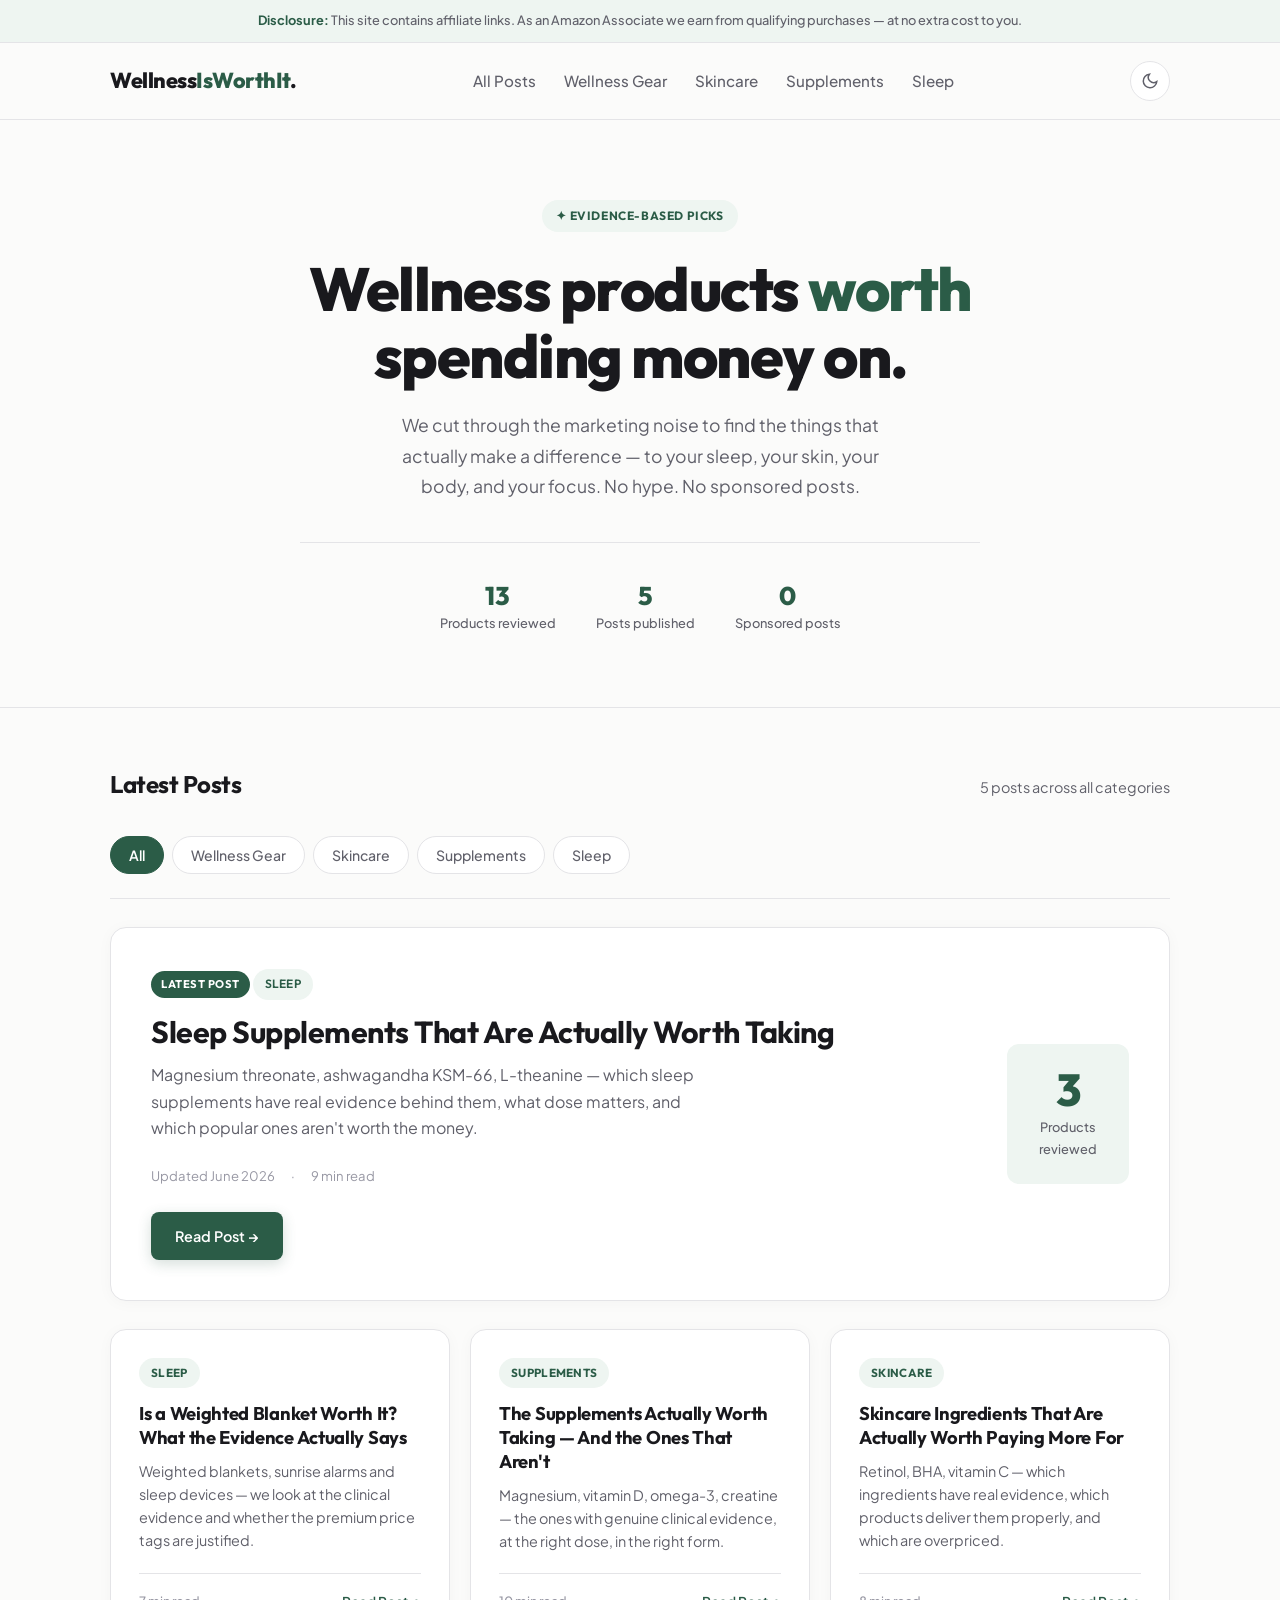
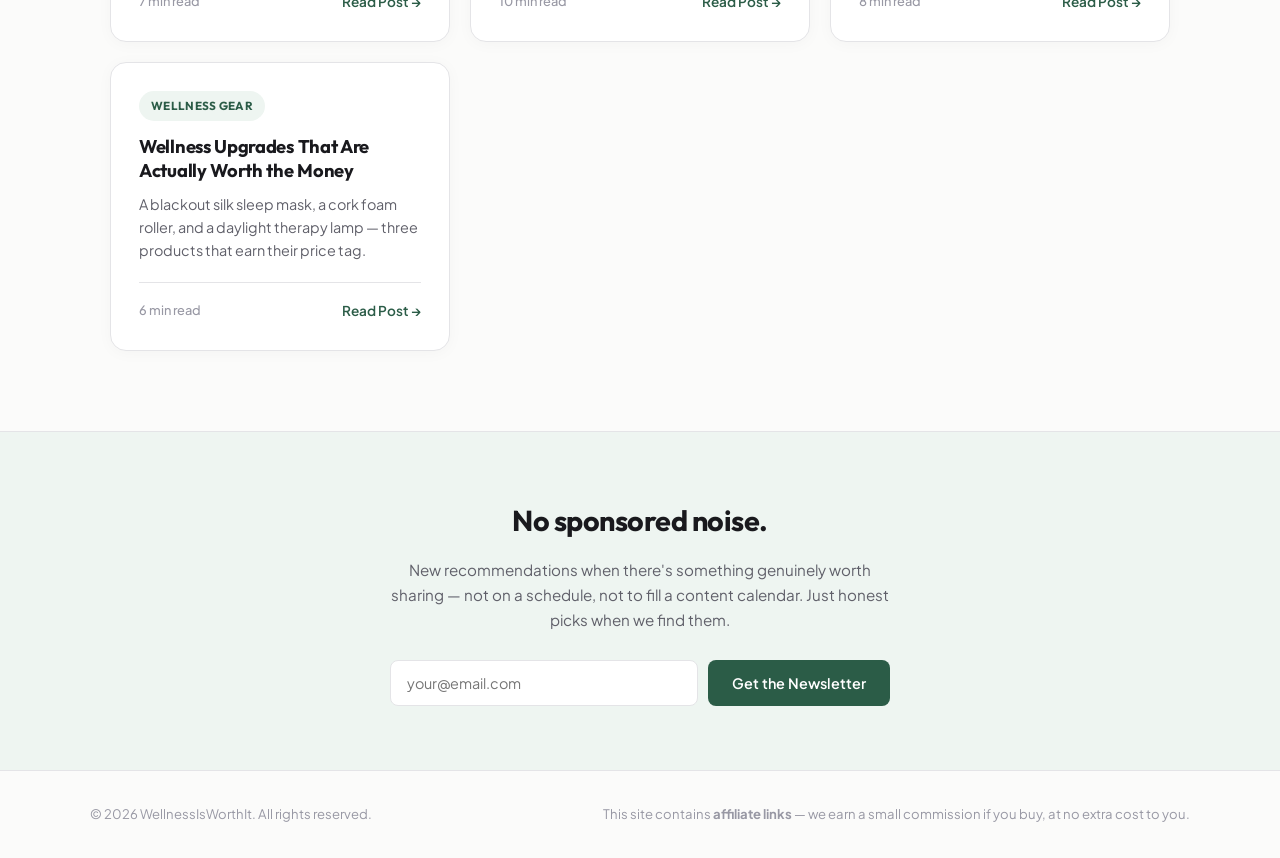
==== commit d0c88ec4: "Update index.html" ====
--- a/index.html
+++ b/index.html
@@ -10,20 +10,19 @@
 </head>
 <body>
 
-  <!-- DISCLOSURE -->
   <div class="disclosure-banner">
     <strong>Disclosure:</strong> This site contains affiliate links. As an Amazon Associate we earn from qualifying purchases — at no extra cost to you.
   </div>
 
-  <!-- NAV -->
   <header>
     <div class="nav-container">
       <a href="index.html" class="logo">Wellness<span>IsWorthIt</span>.</a>
       <ul class="nav-links">
-        <li><a href="index.html">All Posts</a></li>
-        <li><a href="#">Skincare</a></li>
-        <li><a href="#">Supplements</a></li>
-        <li><a href="#">Sleep</a></li>
+        <li><a href="index.html" class="active">All Posts</a></li>
+        <li><a href="wellness-gear.html">Wellness Gear</a></li>
+        <li><a href="skincare.html">Skincare</a></li>
+        <li><a href="supplements.html">Supplements</a></li>
+        <li><a href="sleep.html">Sleep</a></li>
       </ul>
       <div class="nav-actions">
         <button class="theme-toggle" onclick="toggleTheme()" aria-label="Toggle dark mode">
@@ -35,21 +34,19 @@
     </div>
   </header>
 
-  <!-- SITE HERO -->
   <section class="site-hero">
     <div class="site-hero-inner">
       <span class="meta-tag">✦ Evidence-Based Picks</span>
       <h1>Wellness products <span>worth</span> spending money on.</h1>
       <p>We cut through the marketing noise to find the things that actually make a difference — to your sleep, your skin, your body, and your focus. No hype. No sponsored posts.</p>
-
       <div class="site-hero-stats">
         <div class="stat-item">
-          <div class="stat-number">3</div>
+          <div class="stat-number">13</div>
           <div class="stat-label">Products reviewed</div>
         </div>
         <div class="stat-item">
-          <div class="stat-number">1</div>
-          <div class="stat-label">Post published</div>
+          <div class="stat-number">5</div>
+          <div class="stat-label">Posts published</div>
         </div>
         <div class="stat-item">
           <div class="stat-number">0</div>
@@ -59,12 +56,11 @@
     </div>
   </section>
 
-  <!-- POST LISTING -->
   <section class="posts-section">
 
     <div class="section-header">
       <h2 class="section-title">Latest Posts</h2>
-      <span class="section-subtitle" id="post-count">4 topics across all categories</span>
+      <span class="section-subtitle" id="post-count">5 posts across all categories</span>
     </div>
 
     <!-- CATEGORY FILTER BAR -->
@@ -78,22 +74,21 @@
       </ul>
     </div>
 
-    <!-- ALL CARDS WRAPPER — filtered together -->
     <div id="post-listing">
 
-      <!-- FEATURED POST -->
-      <article class="post-card-featured" data-post-category="wellness-gear">
+      <!-- FEATURED — most recent post -->
+      <article class="post-card-featured" data-post-category="sleep">
         <div>
           <span class="featured-badge">Latest Post</span>
-          <span class="post-category-tag">Wellness Gear</span>
-          <h2>Wellness Upgrades That Are Actually Worth the Money</h2>
-          <p>Three products we think are genuinely worth spending money on — a blackout silk sleep mask, a cork foam roller, and a daylight therapy lamp. We explain exactly why each one earns its price tag.</p>
+          <span class="post-category-tag">Sleep</span>
+          <h2>Sleep Supplements That Are Actually Worth Taking</h2>
+          <p>Magnesium threonate, ashwagandha KSM-66, L-theanine — which sleep supplements have real evidence behind them, what dose matters, and which popular ones aren't worth the money.</p>
           <div class="post-meta">
             <span>Updated June 2026</span>
             <span>·</span>
-            <span>6 min read</span>
+            <span>9 min read</span>
           </div>
-          <a href="posts/wellness-upgrades-worth-the-money.html" class="btn-read-post">Read Post →</a>
+          <a href="posts/sleep-supplements-worth-taking.html" class="btn-read-post">Read Post →</a>
         </div>
         <div class="featured-product-count">
           <div class="count-number">3</div>
@@ -104,39 +99,48 @@
       <!-- POST GRID -->
       <div class="post-grid" id="post-grid">
 
-        <article class="post-card coming-soon" data-post-category="skincare">
-          <span class="post-category-tag">Skincare</span>
-          <h3>Skincare Ingredients That Are Actually Worth Paying More For</h3>
-          <p>Retinol, vitamin C, niacinamide — we break down which ingredients have real evidence behind them and which ones you're paying a premium for nothing.</p>
+        <article class="post-card" data-post-category="sleep">
+          <span class="post-category-tag">Sleep</span>
+          <h3>Is a Weighted Blanket Worth It? What the Evidence Actually Says</h3>
+          <p>Weighted blankets, sunrise alarms and sleep devices — we look at the clinical evidence and whether the premium price tags are justified.</p>
           <div class="post-card-footer">
-            <span class="post-card-read-time">8 min read</span>
-            <span class="coming-soon-badge">Coming Soon</span>
+            <span class="post-card-read-time">7 min read</span>
+            <a href="posts/weighted-blanket-worth-it.html" class="post-card-link">Read Post →</a>
           </div>
         </article>
 
-        <article class="post-card coming-soon" data-post-category="supplements">
+        <article class="post-card" data-post-category="supplements">
           <span class="post-category-tag">Supplements</span>
           <h3>The Supplements Actually Worth Taking — And the Ones That Aren't</h3>
-          <p>Most supplements are expensive urine. A handful are genuinely backed by evidence. We go through the research so you know which ones are worth your money.</p>
+          <p>Magnesium, vitamin D, omega-3, creatine — the ones with genuine clinical evidence, at the right dose, in the right form.</p>
           <div class="post-card-footer">
             <span class="post-card-read-time">10 min read</span>
-            <span class="coming-soon-badge">Coming Soon</span>
+            <a href="posts/supplements-worth-taking.html" class="post-card-link">Read Post →</a>
           </div>
         </article>
 
-        <article class="post-card coming-soon" data-post-category="sleep">
-          <span class="post-category-tag">Sleep</span>
-          <h3>Is a Weighted Blanket Worth It? What the Evidence Actually Says</h3>
-          <p>Weighted blankets are everywhere. We look at the clinical evidence, the different weights and materials, and whether the premium price tags are justified.</p>
+        <article class="post-card" data-post-category="skincare">
+          <span class="post-category-tag">Skincare</span>
+          <h3>Skincare Ingredients That Are Actually Worth Paying More For</h3>
+          <p>Retinol, BHA, vitamin C — which ingredients have real evidence, which products deliver them properly, and which are overpriced.</p>
           <div class="post-card-footer">
-            <span class="post-card-read-time">7 min read</span>
-            <span class="coming-soon-badge">Coming Soon</span>
+            <span class="post-card-read-time">8 min read</span>
+            <a href="posts/skincare-ingredients-worth-paying-for.html" class="post-card-link">Read Post →</a>
+          </div>
+        </article>
+
+        <article class="post-card" data-post-category="wellness-gear">
+          <span class="post-category-tag">Wellness Gear</span>
+          <h3>Wellness Upgrades That Are Actually Worth the Money</h3>
+          <p>A blackout silk sleep mask, a cork foam roller, and a daylight therapy lamp — three products that earn their price tag.</p>
+          <div class="post-card-footer">
+            <span class="post-card-read-time">6 min read</span>
+            <a href="posts/wellness-upgrades-worth-the-money.html" class="post-card-link">Read Post →</a>
           </div>
         </article>
 
       </div>
 
-      <!-- NO RESULTS -->
       <div id="no-posts" style="display:none; text-align:center; padding:48px 20px; border:2px dashed var(--border); border-radius:16px; color:var(--text-muted); font-size:0.95rem;">
         No posts in that category yet — check back soon.
       </div>
@@ -145,7 +149,6 @@
 
   </section>
 
-  <!-- HOMEPAGE NEWSLETTER -->
   <section class="homepage-newsletter">
     <div class="homepage-newsletter-inner">
       <h2>No sponsored noise.</h2>
@@ -157,7 +160,6 @@
     </div>
   </section>
 
-  <!-- FOOTER -->
   <footer>
     <div class="footer-inner">
       <span>© 2026 WellnessIsWorthIt. All rights reserved.</span>
--- a/assets/css/style.css
+++ b/assets/css/style.css
@@ -842,3 +842,54 @@
   .post-grid { grid-template-columns: 1fr; }
   .section-header { flex-direction: column; }
 }
+
+
+/* ── HOMEPAGE FILTER BAR ──────────────────────────────────────
+   Added: category filter pills on the homepage post listing
+   ──────────────────────────────────────────────────────────── */
+
+.homepage-filter {
+  margin-bottom: 28px;
+  padding-bottom: 24px;
+  border-bottom: 1px solid var(--border);
+}
+
+.homepage-filter-pills {
+  display: flex;
+  flex-wrap: wrap;
+  gap: 8px;
+  list-style: none;
+}
+
+.homepage-filter-pills button {
+  padding: 9px 18px;
+  border-radius: 999px;
+  border: 1px solid var(--border);
+  background: var(--bg-card);
+  color: var(--text-muted);
+  font-size: 0.88rem;
+  font-weight: 500;
+  font-family: var(--font-body);
+  transition: all 0.2s;
+  cursor: pointer;
+}
+
+.homepage-filter-pills button:hover {
+  border-color: var(--accent);
+  color: var(--accent);
+  background: var(--accent-light);
+}
+
+.homepage-filter-pills button.active {
+  background: var(--accent);
+  color: #fff;
+  border-color: var(--accent);
+  font-weight: 600;
+}
+
+@media (max-width: 600px) {
+  .homepage-filter-pills button {
+    padding: 8px 14px;
+    font-size: 0.82rem;
+  }
+}
